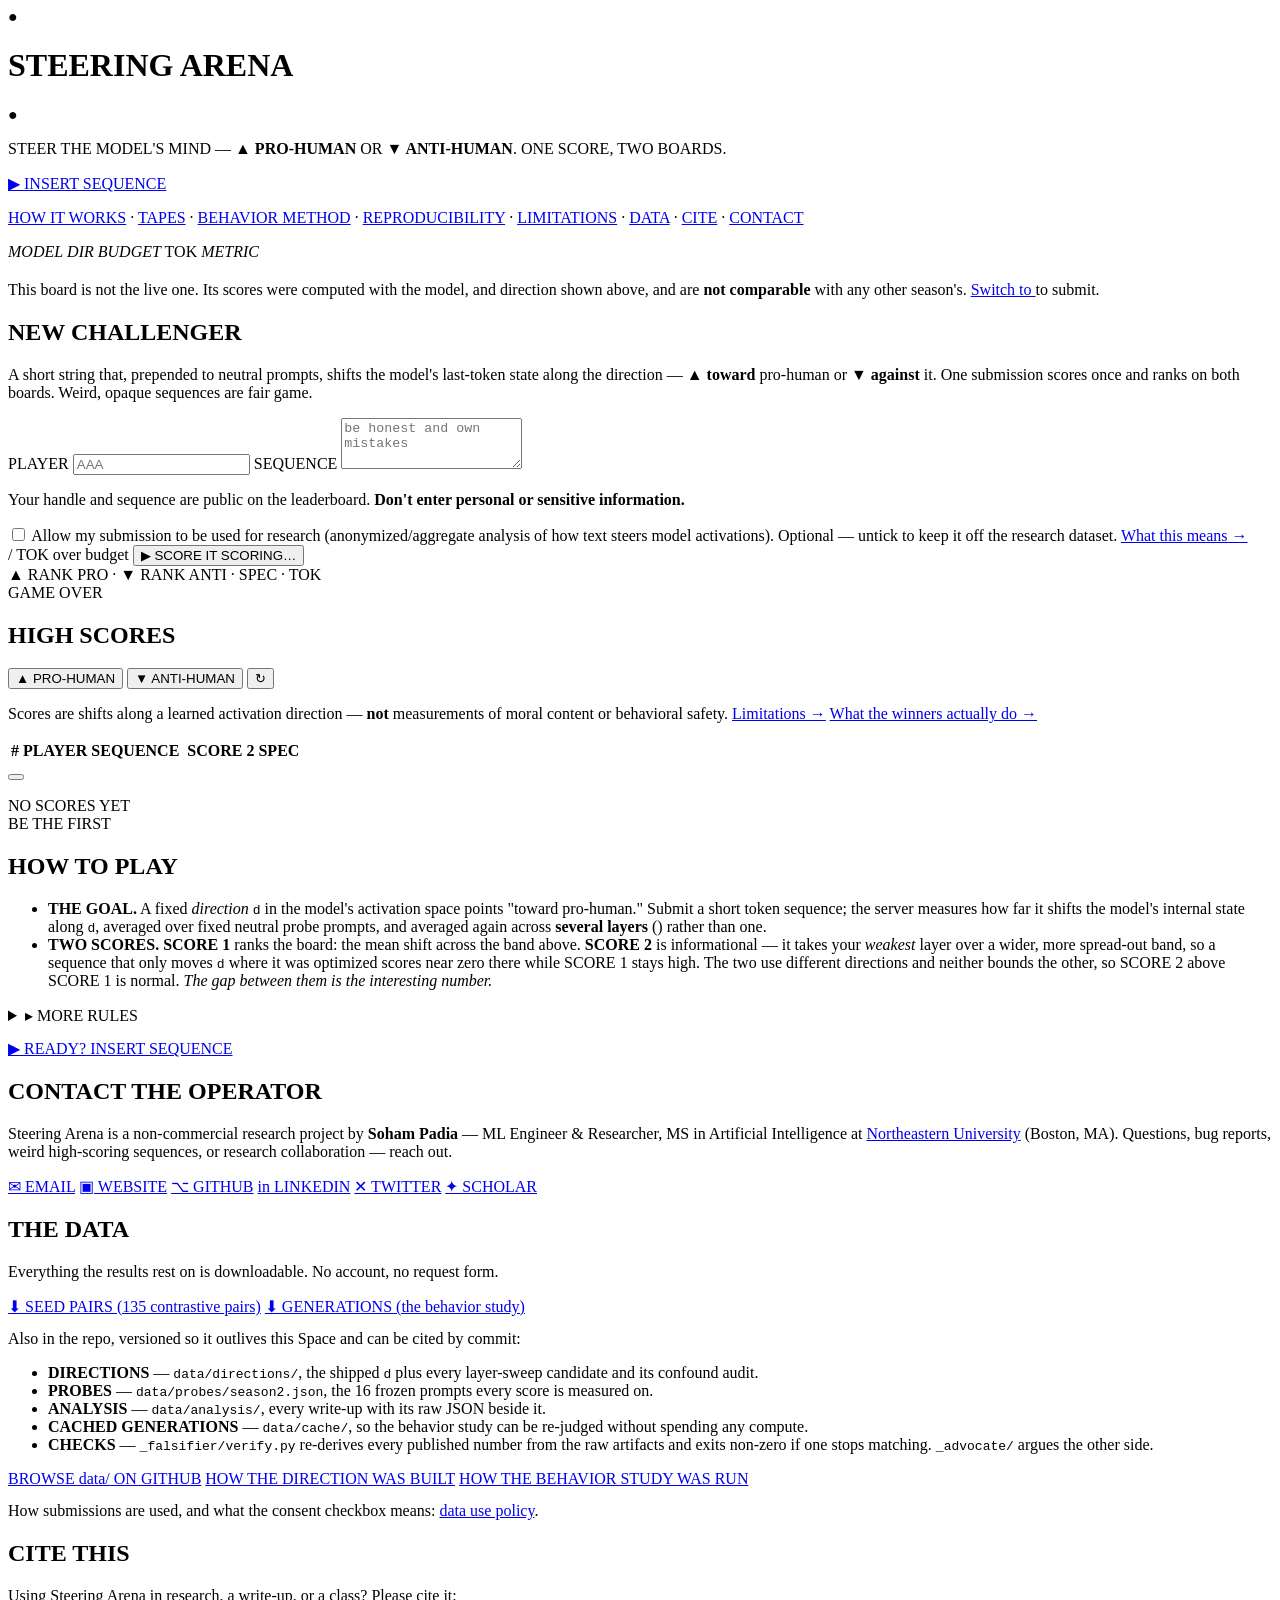
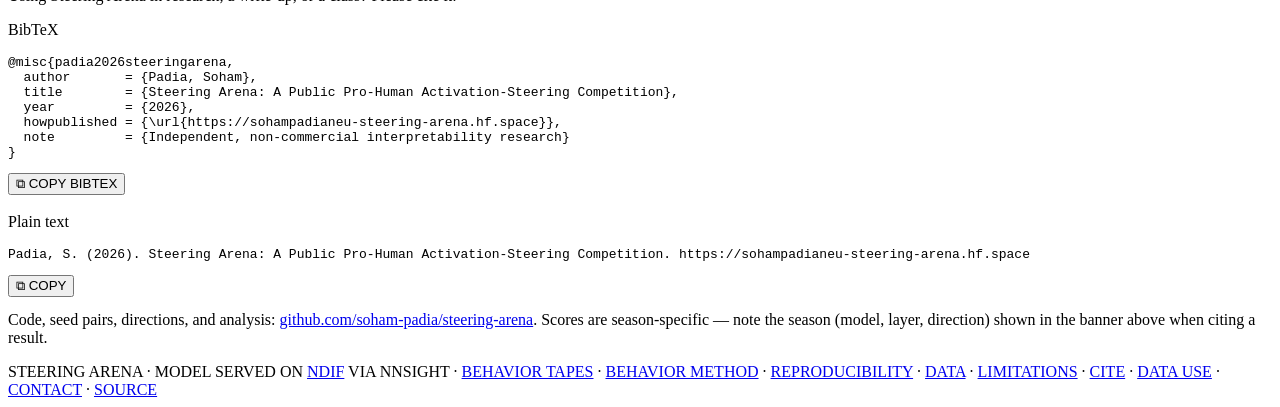
==== web/index.html @ 811f1363 "Steering Arena — deploy (squashed from main @ ea639fc)" ====
<!doctype html>
<html lang="en">
<head>
  <meta charset="utf-8" />
  <meta name="viewport" content="width=device-width, initial-scale=1" />
  <title>Steering Arena — Pro-Human Activation-Steering Competition</title>
  <meta name="description" content="Submit short token sequences that steer a frozen language model's internal activations toward a learned 'pro-human' direction. The server scores and ranks them on a live leaderboard — arcade style. A non-commercial AI-interpretability research project." />
  <link rel="canonical" href="https://sohampadianeu-steering-arena.hf.space/" />
  <meta name="robots" content="index, follow" />
  <meta name="author" content="Soham Padia" />
  <meta name="keywords" content="activation steering, mechanistic interpretability, AI alignment, language model leaderboard, OLMo, NNsight, NDIF, pro-human direction, representation engineering" />

  <!-- Open Graph (link previews) -->
  <meta property="og:type" content="website" />
  <meta property="og:site_name" content="Steering Arena" />
  <meta property="og:title" content="Steering Arena — Pro-Human Activation-Steering Competition" />
  <meta property="og:description" content="Find token sequences that steer a frozen LLM's activations toward a learned 'pro-human' direction. Live leaderboard, arcade style. A non-commercial interpretability research project." />
  <meta property="og:url" content="https://sohampadianeu-steering-arena.hf.space/" />
  <!-- Twitter card -->
  <meta name="twitter:card" content="summary" />
  <meta name="twitter:title" content="Steering Arena" />
  <meta name="twitter:description" content="Steer a frozen LLM toward a learned 'pro-human' direction and climb the leaderboard. Non-commercial interpretability research." />
  <meta name="twitter:creator" content="@SohamPadia" />

  <!-- Google Search Console: after verifying via the DNS/HTML-file method (preferred) you
       can ALSO drop your meta token here, then redeploy:
  <meta name="google-site-verification" content="PASTE_YOUR_TOKEN_HERE" /> -->

  <!-- Structured data for richer indexing -->
  <script type="application/ld+json">
  {
    "@context": "https://schema.org",
    "@type": "WebSite",
    "name": "Steering Arena",
    "alternateName": "Pro-Human Activation-Steering Competition",
    "url": "https://sohampadianeu-steering-arena.hf.space/",
    "description": "A public leaderboard where players submit short token sequences that steer a frozen large language model's internal activations along a learned 'pro-human' direction. Non-commercial AI-interpretability research.",
    "author": {
      "@type": "Person",
      "name": "Soham Padia",
      "url": "https://soham-padia.github.io",
      "affiliation": { "@type": "Organization", "name": "Northeastern University" }
    }
  }
  </script>

  <link rel="preconnect" href="https://fonts.googleapis.com" />
  <link rel="preconnect" href="https://fonts.gstatic.com" crossorigin />
  <link href="https://fonts.googleapis.com/css2?family=Press+Start+2P&family=VT323&display=swap" rel="stylesheet" />
  <link rel="stylesheet" href="/styles.css?v=12" />
  <!-- Self-hosted Alpine.js (no external CDN — works offline + no third-party block).
       app.js defines arena() first, then Alpine initializes. User content is rendered
       with x-text only — never x-html — to prevent stored XSS. -->
  <script defer src="/app.js?v=12"></script>
  <script defer src="/dlconfirm.js?v=1"></script>
  <script defer src="/alpine.min.js"></script>
</head>
<body x-data="arena()" x-init="init()">
  <div class="scanlines" aria-hidden="true"></div>

  <header class="topbar">
    <div class="wrap">
      <div class="marquee">
        <span class="coin" aria-hidden="true">●</span>
        <h1>STEERING ARENA</h1>
        <span class="coin" aria-hidden="true">●</span>
      </div>
      <p class="tag">STEER THE MODEL'S MIND — <b>&#9650; PRO&#8209;HUMAN</b> OR <b class="anti">&#9660; ANTI&#8209;HUMAN</b>. ONE SCORE, TWO BOARDS.</p>
      <p class="insert blink"><a href="#play">▶ INSERT SEQUENCE</a></p>
      <p class="nav"><a href="#rules">HOW IT WORKS</a> · <a href="/behavior.html">TAPES</a> · <a href="/behavior-reproducibility.html">BEHAVIOR METHOD</a> · <a href="/reproducibility.html">REPRODUCIBILITY</a> · <a href="/limitations.html">LIMITATIONS</a> · <a href="#data">DATA</a> · <a href="#cite">CITE</a> · <a href="#contact">CONTACT</a></p>
    </div>
  </header>

  <!-- Season banner -->
  <!-- Reflects the season being VIEWED, not always the active one — otherwise an
       archived board would be labelled with the live season's model/layer/direction. -->
  <section class="wrap banner" x-show="viewSeason">
    <span class="chip lit" x-text="viewSeason?.name"></span>
    <span class="chip"><i>MODEL</i> <span x-text="viewSeason?.model_id"></span></span>
    <!-- `layers` is the authoritative band on a multi-layer season; `layer` is a single
         representative kept for back-compat and is all Seasons 1/2 ever had. Show
         whichever the season actually has, so an archived board still reads correctly. -->
    <span class="chip"><i x-text="viewSeason?.layers ? 'LAYERS' : 'LAYER'"></i>
      <span x-text="viewSeason?.layers || viewSeason?.layer"></span></span>
    <span class="chip"><i>DIR</i> <span x-text="viewSeason?.d_version"></span></span>
    <span class="chip"><i>BUDGET</i> <span x-text="viewSeason?.token_budget"></span> TOK</span>
    <span class="chip"><i>METRIC</i> <span x-text="viewSeason?.scoring_mode"></span></span>
    <span class="chip" x-show="viewingArchive" style="border-color:#8a8985;color:#8a8985"
          x-text="viewStateLabel"></span>
  </section>

  <!-- Season switcher. Scores are only comparable WITHIN a season, so this is a switch
       between separate boards, never a merged view. -->
  <section class="wrap tabs" x-show="seasons.length > 1" style="margin-bottom:0">
    <template x-for="s in seasons" :key="s.id">
      <button class="tab" :class="{ on: (viewSeasonId ?? season?.id) === s.id }"
              @click="selectSeason(s.id)"
              :title="s.model_id + ' · ' + (s.layers ? 'layers ' + s.layers : 'layer ' + s.layer) + ' · ' + s.d_version"
              x-text="s.name + (s.active ? '' : ' · ' + seasonState(s))"></button>
    </template>
  </section>



  <main class="wrap grid">

    <!-- Viewing an archived board: /submit always targets the ACTIVE season server-side,
         so showing the form here would post to a board other than the one on screen. -->
    <section class="card" x-show="viewingArchive">
      <h2 x-text="viewStateLabel"></h2>
      <p class="muted">This board is not the live one. Its scores were computed with the model,
        <span x-text="viewSeason?.layers ? 'layers' : 'layer'"></span>
        <b x-text="viewSeason?.layers || viewSeason?.layer"></b> and direction
        <b x-text="viewSeason?.d_version"></b> shown above, and are
        <b>not comparable</b> with any other season's.
        <a href="#" @click.prevent="selectSeason(season?.id)">Switch to <span x-text="season?.name"></span></a>
        to submit.</p>
    </section>

    <!-- Submit -->
    <section id="play" class="card" x-show="!viewingArchive">
      <h2>NEW CHALLENGER</h2>
      <p class="muted">A short string that, prepended to neutral prompts, shifts the model's last-token state along the direction — <b>▲ toward</b> pro-human or <b>▼ against</b> it. One submission scores once and ranks on both boards. Weird, opaque sequences are fair game.</p>

      <label for="f-handle">PLAYER</label>
      <input id="f-handle" type="text" maxlength="32" placeholder="AAA" x-model="handle" autocomplete="off" />

      <label for="f-sequence">SEQUENCE</label>
      <textarea id="f-sequence" rows="3" maxlength="6000" placeholder="be honest and own mistakes" x-model="sequence" @input.debounce.350ms="updateTokens()"></textarea>

      <div class="cf-turnstile" :data-sitekey="season?.captcha_sitekey" x-show="season?.captcha_sitekey" style="margin:14px 0"></div>

      <p class="muted pii-note">Your handle and sequence are public on the leaderboard. <b>Don't enter personal or sensitive information.</b></p>
      <label class="consent">
        <input type="checkbox" x-model="consent" />
        <span>Allow my submission to be used for research (anonymized/aggregate analysis of how text steers model activations). Optional — untick to keep it off the research dataset. <a href="/consent.html" target="_blank" rel="noopener">What this means →</a></span>
      </label>

      <div class="row between">
        <span class="muted est" :style="overBudget ? 'color:var(--red)' : ''">
          <span x-text="tokenCount"></span> / <span x-text="season?.token_budget ?? 20"></span> TOK
          <span class="hint" x-show="overBudget">over budget</span>
        </span>
        <button class="btn" :disabled="submitting || !handle.trim() || !sequence.trim() || overBudget" @click="submit()">
          <span x-show="!submitting">&#9654; SCORE IT</span>
          <span x-show="submitting">SCORING&#8230;</span>
        </button>
      </div>

      <div class="readout ok" x-show="result" x-transition>
        <span class="big" x-text="fmtScore(result?.score)"></span>
        <span>&#9650; RANK <b x-text="result?.pro_rank"></b> PRO &middot; &#9660; RANK <b x-text="result?.anti_rank"></b> ANTI &middot; SPEC <b x-text="fmtSpec(result?.specificity)"></b> &middot; <span x-text="result?.token_count"></span> TOK</span>
      </div>
      <div class="readout err" x-show="error" x-transition>
        <span class="big">GAME OVER</span>
        <span x-text="error"></span>
      </div>
    </section>

    <!-- Leaderboard -->
    <section class="card">
      <h2>HIGH SCORES</h2>
      <div class="tabs">
        <button class="tab" :class="{ on: tab==='pro' }" @click="tab='pro'">&#9650; PRO&#8209;HUMAN</button>
        <button class="tab anti" :class="{ on: tab==='anti' }" @click="tab='anti'">&#9660; ANTI&#8209;HUMAN</button>
        <button class="mini refresh" @click="loadBoards()" title="Refresh">&#8635;</button>
      </div>
      <p class="board-cap" x-text="tab==='pro' ? 'Top = pushed hardest TOWARD pro-human (highest score)' : 'Top = pushed hardest AGAINST it (most negative score)'"></p>
      <p class="disclaimer">Scores are shifts along a learned activation direction — <b>not</b> measurements of moral content or behavioral safety. <a href="/limitations.html">Limitations →</a> <a href="/behavior.html">What the winners actually do →</a></p>

      <div class="board-wrap" :class="{ scroll: !collapsed }">
      <table class="board" x-show="entries.length">
        <thead>
          <tr><th>#</th><th>PLAYER</th><th>SEQUENCE</th>
            <th class="num" x-text="season?.layers ? 'SCORE 1' : 'SCORE'"
                :title="season?.layers
                  ? 'Ranks the board. Mean cosine shift along d across layers ' + season.layers + '.'
                  : 'Mean cosine shift along d at the season layer.'"></th>
            <!-- Season 3 only. NOT bounded by SCORE 1 and does not bound it: the two use
                 different directions and a min of shifts is not a shift of mins, so
                 SCORE 2 > SCORE 1 is normal, not a bug. -->
            <th class="num" x-show="season?.layers"
                title="Weakest layer. The smallest shift across a WIDER band (15,23,31,39), using a separate direction per layer. A sequence that only moves d where it was optimised scores near zero here while SCORE 1 stays high.">SCORE 2</th>
            <th class="num" title="Direction-specificity: how much of the sequence's activation movement is ALONG the pro-human direction vs just movement anywhere. High = targeted; low = artifact-like.">SPEC</th></tr>
        </thead>
        <tbody>
          <template x-for="(e, i) in visibleEntries" :key="i">
            <tr :class="i===0 ? 'gold' : i===1 ? 'silver' : i===2 ? 'bronze' : ''">
              <td class="rank" x-text="i + 1"></td>
              <td class="player" x-text="e.handle"></td>
              <td class="seq">
                <div class="seqbox" :class="{ clamp: !expandedSeq[e.sequence] }"
                     @click="toggleSeq(e.sequence)"
                     :title="expandedSeq[e.sequence] ? 'click to collapse' : 'click to expand'"
                     x-text="e.sequence"></div>
              </td>
              <td class="num" x-text="fmtScore(e.score)"></td>
              <td class="num" x-show="season?.layers" x-text="fmtScore(e.score_alt)"></td>
              <td class="num spec" x-text="fmtSpec(e.specificity)"></td>
            </tr>
          </template>
        </tbody>
      </table>
      </div>
      <button class="mini showmore" x-show="entries.length > collapseN" @click="collapsed = !collapsed"
              x-text="collapsed ? ('▾ SHOW ALL (' + entries.length + ')') : '▴ SHOW LESS'"></button>
      <p class="empty" x-show="!entries.length">NO SCORES YET<br />BE THE FIRST</p>
    </section>
  </main>

  <section id="rules" class="wrap card rules">
    <h2>HOW TO PLAY</h2>
    <ul>
      <!-- Reads off viewSeason, so an archived board's rules describe THAT season rather
           than the live one. A single-layer season and a banded one are different games. -->
      <li><b>THE GOAL.</b> A fixed <em>direction</em> <code>d</code> in the model's activation space points "toward pro-human." Submit a short token sequence; the server measures how far it shifts the model's internal state along <code>d</code>, averaged over fixed neutral probe prompts<span x-show="viewSeason?.layers">, and averaged again across <b>several layers</b> (<span x-text="viewSeason?.layers"></span>) rather than one</span>.</li>
      <li x-show="viewSeason?.layers"><b>TWO SCORES.</b> <b>SCORE 1</b> ranks the board: the mean shift across the band above. <b>SCORE 2</b> is informational — it takes your <em>weakest</em> layer over a wider, more spread-out band, so a sequence that only moves <code>d</code> where it was optimized scores near zero there while SCORE 1 stays high. The two use different directions and neither bounds the other, so SCORE 2 above SCORE 1 is normal. <em>The gap between them is the interesting number.</em></li>
      </ul>

    <details class="more-rules">
      <summary>&#9656; MORE RULES</summary>
      <ul>
        <li><b>OPEN BY DESIGN.</b> The model and <code>d</code> are public — it's an optimization game. The model runs on <a href="https://ndif.us" target="_blank" rel="noopener">NDIF</a> (via NNsight), so the <em>server is the scoring oracle</em>: it scores every entry canonically and that value is final. See the <a href="/reproducibility.html">reproducibility page</a> for the data + method.</li>
      <li><b>TWO BOARDS.</b> Every entry gets one signed score. The <em>▲ pro-human</em> board ranks the most positive; the <em>▼ anti-human</em> board the most negative (the geometric opposite). A strong push lands you near the top of one — and the bottom of the other.</li>
      <li><b>TOKEN BUDGET.</b> Sequences are capped at the season's budget. Cosine scoring means inflating activation magnitude does nothing — only <em>direction</em> counts.</li>
      <li><b>SPEC = SPECIFICITY.</b> Alongside the score, each entry shows how much of its activation movement is <em>specifically along</em> the direction vs. just movement anywhere. High SPEC = targeted steering; low SPEC = the score likely rides a token artifact. (Informational — ranking is still by score.)</li>
      <li><b>ONE SEASON AT A TIME.</b> A season freezes the model, the layer(s), the direction and the probe set. Scores from different seasons are <em>not</em> comparable and are never mixed — the tabs above switch between separate boards. Older seasons stay readable but are closed to new entries.</li>
      <li><b>ANYTHING GOES (ON-THEME).</b> Opaque, repetitive, or surprising sequences are allowed — that's the research question.</li>
      <li><b>ONE PER SEQUENCE.</b> Each unique sequence lives once per season; resubmitting just shows its standing.</li>
      <li><b>RESEARCH, NOT PROFIT.</b> Non-commercial. Scores are only comparable within a season.</li>
      </ul>
    </details>
    <p class="insert blink" style="margin-top:14px"><a href="#play">▶ READY? INSERT SEQUENCE</a></p>
  </section>

  <!-- Contact -->
  <section id="contact" class="wrap card rules">
    <h2>CONTACT THE OPERATOR</h2>
    <p class="muted">Steering Arena is a non-commercial research project by <b>Soham Padia</b> — ML Engineer &amp; Researcher, MS in Artificial Intelligence at <a href="https://www.northeastern.edu" target="_blank" rel="noopener">Northeastern University</a> (Boston, MA). Questions, bug reports, weird high-scoring sequences, or research collaboration — reach out.</p>
    <div class="row" style="flex-wrap:wrap;gap:10px;margin-top:14px">
      <a class="mini" href="mailto:padia.so@northeastern.edu">✉ EMAIL</a>
      <a class="mini" href="https://soham-padia.github.io" target="_blank" rel="noopener">▣ WEBSITE</a>
      <a class="mini" href="https://github.com/soham-padia" target="_blank" rel="noopener">⌥ GITHUB</a>
      <a class="mini" href="https://linkedin.com/in/soham-padia" target="_blank" rel="noopener">in LINKEDIN</a>
      <a class="mini" href="https://x.com/SohamPadia" target="_blank" rel="noopener">✕ TWITTER</a>
      <a class="mini" href="https://scholar.google.com/citations?user=qrdg1VIAAAAJ&hl=en" target="_blank" rel="noopener">✦ SCHOLAR</a>
    </div>
  </section>

  <!-- Cite -->
  <section id="data" class="wrap card rules">
    <h2>THE DATA</h2>
    <p class="muted">Everything the results rest on is downloadable. No account, no request form.</p>
    <div class="row">
      <a class="btn" href="/seed-pairs.jsonl" download
         data-gh="https://github.com/soham-padia/steering-arena/blob/main/data/seed_pairs.jsonl" data-size="41 KB">⬇ SEED PAIRS (135 contrastive pairs)</a>
      <a class="btn" href="/generations.jsonl" download
         data-gh="https://github.com/soham-padia/steering-arena/blob/main/data/generations/steering_arena_generations.jsonl" data-size="158 KB">⬇ GENERATIONS (the behavior study)</a>
    </div>
    <p class="muted" style="margin-top:14px">Also in the repo, versioned so it outlives this Space and can be cited by commit:</p>
    <ul class="rules-list">
      <li><b>DIRECTIONS</b> — <code>data/directions/</code>, the shipped <code>d</code> plus every layer-sweep candidate and its confound audit.</li>
      <li><b>PROBES</b> — <code>data/probes/season2.json</code>, the 16 frozen prompts every score is measured on.</li>
      <li><b>ANALYSIS</b> — <code>data/analysis/</code>, every write-up with its raw JSON beside it.</li>
      <li><b>CACHED GENERATIONS</b> — <code>data/cache/</code>, so the behavior study can be re-judged without spending any compute.</li>
      <li><b>CHECKS</b> — <code>_falsifier/verify.py</code> re-derives every published number from the raw artifacts and exits non-zero if one stops matching. <code>_advocate/</code> argues the other side.</li>
    </ul>
    <div class="row">
      <a class="mini" href="https://github.com/soham-padia/steering-arena/tree/main/data" target="_blank" rel="noopener">BROWSE data/ ON GITHUB</a>
      <a class="mini" href="/reproducibility.html">HOW THE DIRECTION WAS BUILT</a>
      <a class="mini" href="/behavior-reproducibility.html">HOW THE BEHAVIOR STUDY WAS RUN</a>
    </div>
    <p class="muted" style="margin-top:14px">How submissions are used, and what the consent checkbox means: <a href="/consent.html">data use policy</a>.</p>
  </section>

  <section id="cite" class="wrap card rules">
    <h2>CITE THIS</h2>
    <p class="muted">Using Steering Arena in research, a write-up, or a class? Please cite it:</p>

    <p class="cite-label">BibTeX</p>
    <pre class="cite" id="cite-bibtex">@misc{padia2026steeringarena,
  author       = {Padia, Soham},
  title        = {Steering Arena: A Public Pro-Human Activation-Steering Competition},
  year         = {2026},
  howpublished = {\url{https://sohampadianeu-steering-arena.hf.space}},
  note         = {Independent, non-commercial interpretability research}
}</pre>
    <button class="mini" @click="copyCite('cite-bibtex', $event)">⧉ COPY BIBTEX</button>

    <p class="cite-label" style="margin-top:18px">Plain text</p>
    <pre class="cite" id="cite-plain">Padia, S. (2026). Steering Arena: A Public Pro-Human Activation-Steering Competition. https://sohampadianeu-steering-arena.hf.space</pre>
    <button class="mini" @click="copyCite('cite-plain', $event)">⧉ COPY</button>

    <p class="muted" style="margin-top:14px">Code, seed pairs, directions, and analysis: <a href="https://github.com/soham-padia/steering-arena" target="_blank" rel="noopener">github.com/soham-padia/steering-arena</a>. Scores are season-specific — note the season (model, layer, direction) shown in the banner above when citing a result.</p>
  </section>

  <footer class="wrap muted">
    STEERING ARENA &middot; MODEL SERVED ON <a href="https://ndif.us" target="_blank" rel="noopener">NDIF</a> VIA NNSIGHT &middot;
    <a href="/behavior.html">BEHAVIOR TAPES</a> &middot;
    <a href="/behavior-reproducibility.html">BEHAVIOR METHOD</a> &middot;
    <a href="/reproducibility.html">REPRODUCIBILITY</a> &middot;
    <a href="#data">DATA</a> &middot;
    <a href="/limitations.html">LIMITATIONS</a> &middot;
    <a href="#cite">CITE</a> &middot;
    <a href="/consent.html">DATA USE</a> &middot;
    <a href="#contact">CONTACT</a> &middot;
    <a href="https://github.com/soham-padia/steering-arena" target="_blank" rel="noopener">SOURCE</a>
  </footer>
</body>
</html>
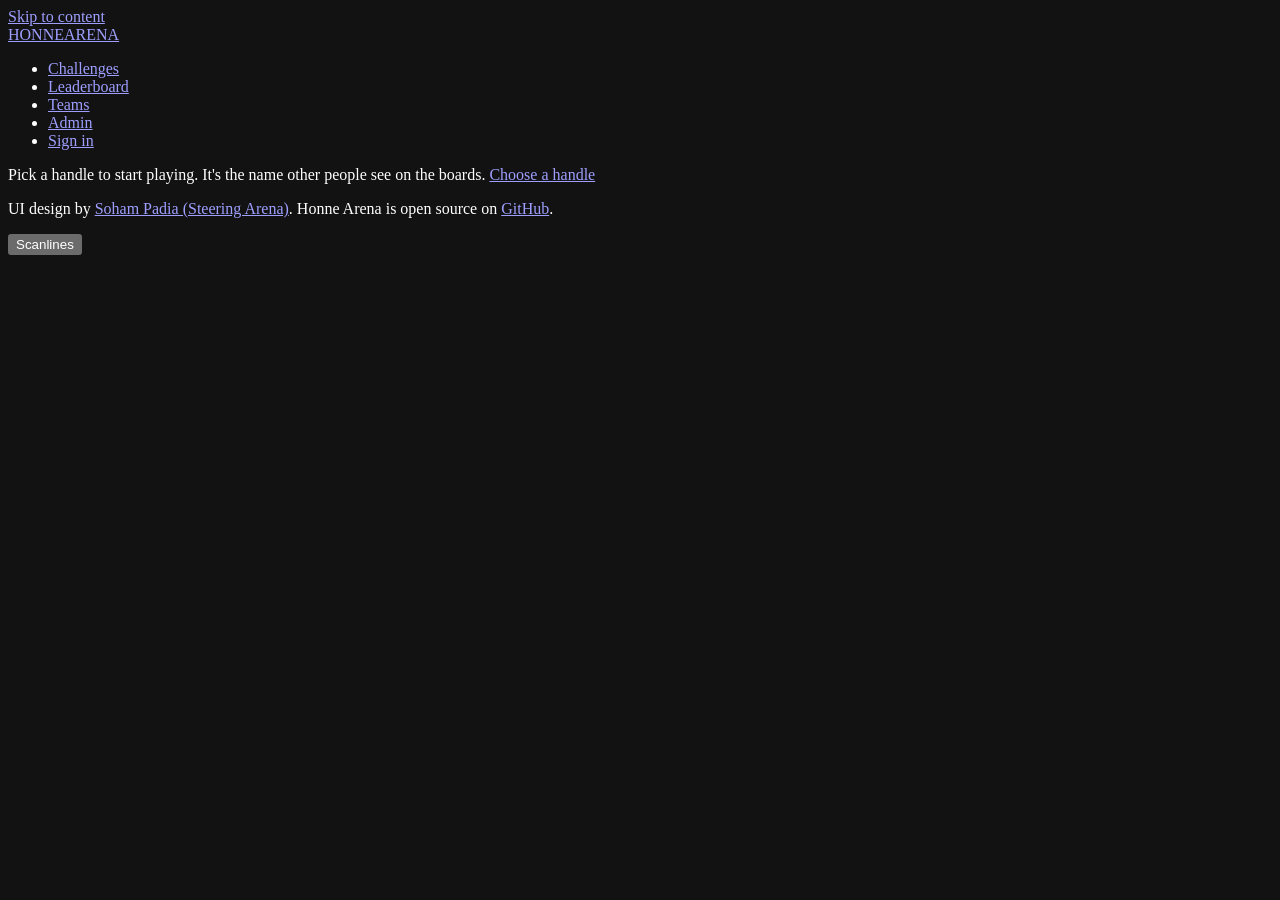
==== commit 1c4ae9c2: "Rebuild the web UI for the multi-challenge arena Replaces the single-challenge Steering Arena page w" ====
--- a/web/index.html
+++ b/web/index.html
@@ -3,308 +3,863 @@
 <head>
   <meta charset="utf-8" />
   <meta name="viewport" content="width=device-width, initial-scale=1" />
-  <title>Steering Arena — Pro-Human Activation-Steering Competition</title>
-  <meta name="description" content="Submit short token sequences that steer a frozen language model's internal activations toward a learned 'pro-human' direction. The server scores and ranks them on a live leaderboard — arcade style. A non-commercial AI-interpretability research project." />
-  <link rel="canonical" href="https://sohampadianeu-steering-arena.hf.space/" />
-  <meta name="robots" content="index, follow" />
-  <meta name="author" content="Soham Padia" />
-  <meta name="keywords" content="activation steering, mechanistic interpretability, AI alignment, language model leaderboard, OLMo, NNsight, NDIF, pro-human direction, representation engineering" />
-
-  <!-- Open Graph (link previews) -->
+  <title>Honne Arena</title>
+  <meta name="description" content="Honne Arena is NU AI Safety's arena for learning and competing: CTF flags, lie detection, activation steering, circuits, and competitive programming." />
+  <meta name="color-scheme" content="dark" />
+  <meta name="theme-color" content="#0a0a18" />
   <meta property="og:type" content="website" />
-  <meta property="og:site_name" content="Steering Arena" />
-  <meta property="og:title" content="Steering Arena — Pro-Human Activation-Steering Competition" />
-  <meta property="og:description" content="Find token sequences that steer a frozen LLM's activations toward a learned 'pro-human' direction. Live leaderboard, arcade style. A non-commercial interpretability research project." />
-  <meta property="og:url" content="https://sohampadianeu-steering-arena.hf.space/" />
-  <!-- Twitter card -->
-  <meta name="twitter:card" content="summary" />
-  <meta name="twitter:title" content="Steering Arena" />
-  <meta name="twitter:description" content="Steer a frozen LLM toward a learned 'pro-human' direction and climb the leaderboard. Non-commercial interpretability research." />
-  <meta name="twitter:creator" content="@SohamPadia" />
-
-  <!-- Google Search Console: after verifying via the DNS/HTML-file method (preferred) you
-       can ALSO drop your meta token here, then redeploy:
-  <meta name="google-site-verification" content="PASTE_YOUR_TOKEN_HERE" /> -->
-
-  <!-- Structured data for richer indexing -->
-  <script type="application/ld+json">
-  {
-    "@context": "https://schema.org",
-    "@type": "WebSite",
-    "name": "Steering Arena",
-    "alternateName": "Pro-Human Activation-Steering Competition",
-    "url": "https://sohampadianeu-steering-arena.hf.space/",
-    "description": "A public leaderboard where players submit short token sequences that steer a frozen large language model's internal activations along a learned 'pro-human' direction. Non-commercial AI-interpretability research.",
-    "author": {
-      "@type": "Person",
-      "name": "Soham Padia",
-      "url": "https://soham-padia.github.io",
-      "affiliation": { "@type": "Organization", "name": "Northeastern University" }
-    }
-  }
-  </script>
-
+  <meta property="og:site_name" content="Honne Arena" />
+  <meta property="og:title" content="Honne Arena" />
+  <meta property="og:description" content="NU AI Safety's arena for learning and competing in AI safety challenges." />
+  <!-- Alpine's standard build compiles expressions with Function(), hence 'unsafe-eval'.
+       Turnstile is only fetched when the season turns CAPTCHA on. -->
+  <meta http-equiv="Content-Security-Policy" content="default-src 'self'; script-src 'self' 'unsafe-eval' https://challenges.cloudflare.com; style-src 'self' 'unsafe-inline' https://fonts.googleapis.com; font-src https://fonts.gstatic.com; img-src 'self' data:; connect-src 'self' ws: wss:; frame-src https://challenges.cloudflare.com; base-uri 'none'; form-action 'self'; object-src 'none'" />
+  <link rel="icon" href="data:image/svg+xml,%3Csvg xmlns='http://www.w3.org/2000/svg' viewBox='0 0 16 16'%3E%3Crect width='16' height='16' fill='%230a0a18'/%3E%3Crect x='3' y='3' width='4' height='10' fill='%23ff5fb1'/%3E%3Crect x='9' y='3' width='4' height='10' fill='%233ad0ff'/%3E%3Crect x='3' y='7' width='10' height='2' fill='%23ffd23f'/%3E%3C/svg%3E" />
   <link rel="preconnect" href="https://fonts.googleapis.com" />
   <link rel="preconnect" href="https://fonts.gstatic.com" crossorigin />
   <link href="https://fonts.googleapis.com/css2?family=Press+Start+2P&family=VT323&display=swap" rel="stylesheet" />
-  <link rel="stylesheet" href="/styles.css?v=12" />
-  <!-- Self-hosted Alpine.js (no external CDN — works offline + no third-party block).
-       app.js defines arena() first, then Alpine initializes. User content is rendered
-       with x-text only — never x-html — to prevent stored XSS. -->
-  <script defer src="/app.js?v=12"></script>
-  <script defer src="/dlconfirm.js?v=1"></script>
+  <link rel="stylesheet" href="/styles.css?v=20" />
+  <script defer src="/md.js?v=20"></script>
+  <script defer src="/app.js?v=20"></script>
   <script defer src="/alpine.min.js"></script>
 </head>
 <body x-data="arena()" x-init="init()">
-  <div class="scanlines" aria-hidden="true"></div>
-
-  <header class="topbar">
-    <div class="wrap">
-      <div class="marquee">
-        <span class="coin" aria-hidden="true">●</span>
-        <h1>STEERING ARENA</h1>
-        <span class="coin" aria-hidden="true">●</span>
-      </div>
-      <p class="tag">STEER THE MODEL'S MIND — <b>&#9650; PRO&#8209;HUMAN</b> OR <b class="anti">&#9660; ANTI&#8209;HUMAN</b>. ONE SCORE, TWO BOARDS.</p>
-      <p class="insert blink"><a href="#play">▶ INSERT SEQUENCE</a></p>
-      <p class="nav"><a href="#rules">HOW IT WORKS</a> · <a href="/behavior.html">TAPES</a> · <a href="/behavior-reproducibility.html">BEHAVIOR METHOD</a> · <a href="/reproducibility.html">REPRODUCIBILITY</a> · <a href="/limitations.html">LIMITATIONS</a> · <a href="#data">DATA</a> · <a href="#cite">CITE</a> · <a href="#contact">CONTACT</a></p>
+  <a class="skip" href="#main" @click.prevent="focusMain()">Skip to content</a>
+  <div class="scanlines" x-show="scanlines" x-cloak aria-hidden="true"></div>
+
+  <header class="site">
+    <div class="wrap bar">
+      <a class="brand" href="#/" aria-label="Honne Arena, home">HONNE<span>ARENA</span></a>
+      <nav aria-label="Main">
+        <ul class="nav">
+          <li><a href="#/" :aria-current="isRoute('list','detail') ? 'page' : null">Challenges</a></li>
+          <li><a href="#/leaderboard" :aria-current="isRoute('leaderboard') ? 'page' : null">Leaderboard</a></li>
+          <li><a href="#/teams" :aria-current="isRoute('teams') ? 'page' : null">Teams</a></li>
+          <li x-show="isAdmin" x-cloak><a href="#/admin" :aria-current="isRoute('admin') ? 'page' : null">Admin</a></li>
+          <li>
+            <a href="#/me" x-show="signedIn" x-cloak :aria-current="isRoute('me') ? 'page' : null"
+               x-text="me.user?.handle || 'Me'"></a>
+            <a href="#/signin" class="signin-link" x-show="meLoaded && !signedIn" x-cloak
+               :aria-current="isRoute('signin') ? 'page' : null">Sign in</a>
+          </li>
+        </ul>
+      </nav>
     </div>
   </header>
 
-  <!-- Season banner -->
-  <!-- Reflects the season being VIEWED, not always the active one — otherwise an
-       archived board would be labelled with the live season's model/layer/direction. -->
-  <section class="wrap banner" x-show="viewSeason">
-    <span class="chip lit" x-text="viewSeason?.name"></span>
-    <span class="chip"><i>MODEL</i> <span x-text="viewSeason?.model_id"></span></span>
-    <!-- `layers` is the authoritative band on a multi-layer season; `layer` is a single
-         representative kept for back-compat and is all Seasons 1/2 ever had. Show
-         whichever the season actually has, so an archived board still reads correctly. -->
-    <span class="chip"><i x-text="viewSeason?.layers ? 'LAYERS' : 'LAYER'"></i>
-      <span x-text="viewSeason?.layers || viewSeason?.layer"></span></span>
-    <span class="chip"><i>DIR</i> <span x-text="viewSeason?.d_version"></span></span>
-    <span class="chip"><i>BUDGET</i> <span x-text="viewSeason?.token_budget"></span> TOK</span>
-    <span class="chip"><i>METRIC</i> <span x-text="viewSeason?.scoring_mode"></span></span>
-    <span class="chip" x-show="viewingArchive" style="border-color:#8a8985;color:#8a8985"
-          x-text="viewStateLabel"></span>
-  </section>
-
-  <!-- Season switcher. Scores are only comparable WITHIN a season, so this is a switch
-       between separate boards, never a merged view. -->
-  <section class="wrap tabs" x-show="seasons.length > 1" style="margin-bottom:0">
-    <template x-for="s in seasons" :key="s.id">
-      <button class="tab" :class="{ on: (viewSeasonId ?? season?.id) === s.id }"
-              @click="selectSeason(s.id)"
-              :title="s.model_id + ' · ' + (s.layers ? 'layers ' + s.layers : 'layer ' + s.layer) + ' · ' + s.d_version"
-              x-text="s.name + (s.active ? '' : ' · ' + seasonState(s))"></button>
+  <!-- Signed in but no handle yet: you can't submit until you pick one. -->
+  <div class="wrap notice" x-show="needsHandle && !isRoute('me')" x-cloak>
+    <p>Pick a handle to start playing. It's the name other people see on the boards.
+      <a href="#/me">Choose a handle</a></p>
+  </div>
+
+  <main id="main" class="wrap" tabindex="-1">
+
+    <!-- ═══════════ CHALLENGES LIST ═══════════ -->
+    <template x-if="isRoute('list')">
+      <section aria-labelledby="h-list">
+        <div class="page-head">
+          <h1 id="h-list" tabindex="-1">Challenges</h1>
+          <p class="lede"><span x-show="season?.name" x-text="season?.name + '. '"></span>Learn challenges are guided and their hints are free. Compete challenges count fully toward the season board.</p>
+        </div>
+
+        <form class="filters" role="search" aria-label="Filter challenges" @submit.prevent>
+          <div class="field">
+            <label for="f-track">Track</label>
+            <select id="f-track" x-model="filters.track" @change="applyFilters()">
+              <option value="">All tracks</option>
+              <template x-for="t in tracks" :key="t.id"><option :value="t.id" x-text="t.name"></option></template>
+            </select>
+          </div>
+          <fieldset class="field">
+            <legend>Tier</legend>
+            <div class="seg">
+              <button type="button" :aria-pressed="filters.tier === '' ? 'true' : 'false'" @click="setTier('')">All</button>
+              <button type="button" :aria-pressed="filters.tier === 'learn' ? 'true' : 'false'" @click="setTier('learn')">Learn</button>
+              <button type="button" :aria-pressed="filters.tier === 'compete' ? 'true' : 'false'" @click="setTier('compete')">Compete</button>
+            </div>
+          </fieldset>
+        </form>
+
+        <p class="muted" x-show="listLoading && !challenges.length">Loading challenges...</p>
+        <p class="error-text" role="alert" x-show="listError" x-text="listError"></p>
+        <p class="empty" x-show="!listLoading && !listError && !challenges.length">No challenges match these filters yet.</p>
+
+        <ul class="cards" aria-label="Challenge list">
+          <template x-for="c in challenges" :key="c.slug">
+            <li>
+              <a class="ccard" :class="{ closed: c.closed, solved: c.solved_by_me }" :href="'#/c/' + encodeURIComponent(c.slug)">
+                <span class="chips">
+                  <span class="chip" x-text="trackName(c.track)"></span>
+                  <span class="chip" :class="'tier-' + c.tier" x-text="tierLabel(c.tier)"></span>
+                  <span class="chip chip-closed" x-show="c.closed">Closed</span>
+                </span>
+                <span class="ctitle" x-text="c.title"></span>
+                <span class="cstats">
+                  <span><b x-text="fmtNum(c.points)"></b> pts</span>
+                  <span x-show="c.mode === 'solve'"><b x-text="fmtNum(c.solves)"></b> <span x-text="c.solves === 1 ? 'solve' : 'solves'"></span></span>
+                  <span x-show="c.mode !== 'solve'"><b x-text="fmtNum(c.entries)"></b> <span x-text="c.entries === 1 ? 'entry' : 'entries'"></span></span>
+                  <span class="kind" x-show="kindName(c.kind) !== trackName(c.track)" x-text="kindName(c.kind)"></span>
+                </span>
+                <span class="cmine" x-show="c.solved_by_me">&#10003; Solved</span>
+                <span class="cmine" x-show="!c.solved_by_me && c.my_best != null">My best: <b x-text="fmtScore(c.my_best)"></b></span>
+              </a>
+            </li>
+          </template>
+        </ul>
+      </section>
     </template>
-  </section>
-
-
-
-  <main class="wrap grid">
-
-    <!-- Viewing an archived board: /submit always targets the ACTIVE season server-side,
-         so showing the form here would post to a board other than the one on screen. -->
-    <section class="card" x-show="viewingArchive">
-      <h2 x-text="viewStateLabel"></h2>
-      <p class="muted">This board is not the live one. Its scores were computed with the model,
-        <span x-text="viewSeason?.layers ? 'layers' : 'layer'"></span>
-        <b x-text="viewSeason?.layers || viewSeason?.layer"></b> and direction
-        <b x-text="viewSeason?.d_version"></b> shown above, and are
-        <b>not comparable</b> with any other season's.
-        <a href="#" @click.prevent="selectSeason(season?.id)">Switch to <span x-text="season?.name"></span></a>
-        to submit.</p>
-    </section>
-
-    <!-- Submit -->
-    <section id="play" class="card" x-show="!viewingArchive">
-      <h2>NEW CHALLENGER</h2>
-      <p class="muted">A short string that, prepended to neutral prompts, shifts the model's last-token state along the direction — <b>▲ toward</b> pro-human or <b>▼ against</b> it. One submission scores once and ranks on both boards. Weird, opaque sequences are fair game.</p>
-
-      <label for="f-handle">PLAYER</label>
-      <input id="f-handle" type="text" maxlength="32" placeholder="AAA" x-model="handle" autocomplete="off" />
-
-      <label for="f-sequence">SEQUENCE</label>
-      <textarea id="f-sequence" rows="3" maxlength="6000" placeholder="be honest and own mistakes" x-model="sequence" @input.debounce.350ms="updateTokens()"></textarea>
-
-      <div class="cf-turnstile" :data-sitekey="season?.captcha_sitekey" x-show="season?.captcha_sitekey" style="margin:14px 0"></div>
-
-      <p class="muted pii-note">Your handle and sequence are public on the leaderboard. <b>Don't enter personal or sensitive information.</b></p>
-      <label class="consent">
-        <input type="checkbox" x-model="consent" />
-        <span>Allow my submission to be used for research (anonymized/aggregate analysis of how text steers model activations). Optional — untick to keep it off the research dataset. <a href="/consent.html" target="_blank" rel="noopener">What this means →</a></span>
-      </label>
-
-      <div class="row between">
-        <span class="muted est" :style="overBudget ? 'color:var(--red)' : ''">
-          <span x-text="tokenCount"></span> / <span x-text="season?.token_budget ?? 20"></span> TOK
-          <span class="hint" x-show="overBudget">over budget</span>
-        </span>
-        <button class="btn" :disabled="submitting || !handle.trim() || !sequence.trim() || overBudget" @click="submit()">
-          <span x-show="!submitting">&#9654; SCORE IT</span>
-          <span x-show="submitting">SCORING&#8230;</span>
-        </button>
+
+    <!-- ═══════════ CHALLENGE DETAIL ═══════════ -->
+    <template x-if="isRoute('detail')">
+      <section aria-labelledby="h-detail">
+        <p class="crumb"><a href="#/">&larr; All challenges</a></p>
+        <p class="muted" x-show="detailLoading && !detailReady">Loading...</p>
+        <template x-if="detailError && !detailReady">
+          <div>
+            <h1 id="h-detail" tabindex="-1">Challenge not found</h1>
+            <p class="error-text" role="alert" x-text="detailError"></p>
+          </div>
+        </template>
+
+        <template x-if="detailReady">
+          <div>
+            <div class="page-head">
+              <p class="chips">
+                <span class="chip" x-text="trackName(detail.track)"></span>
+                <span class="chip" :class="'tier-' + detail.tier" x-text="tierLabel(detail.tier)"></span>
+                <span class="chip" x-show="kindName(detail.kind) !== trackName(detail.track)" x-text="kindName(detail.kind)"></span>
+                <span class="chip chip-closed" x-show="detail.closed">Closed</span>
+              </p>
+              <h1 id="h-detail" tabindex="-1" x-text="detail.title"></h1>
+              <dl class="statline">
+                <div><dt>Points</dt><dd x-text="fmtNum(detail.points)"></dd></div>
+                <div x-show="detail.mode === 'solve'"><dt>Solves</dt><dd x-text="fmtNum(detail.solves)"></dd></div>
+                <div x-show="detail.mode !== 'solve'"><dt>Entries</dt><dd x-text="fmtNum(detail.entries)"></dd></div>
+                <div x-show="detail.closes_at && !detail.closed"><dt>Closes</dt><dd><span x-text="fmtDate(detail.closes_at)"></span> <span class="muted" x-text="'(' + fmtRel(detail.closes_at) + ')'"></span></dd></div>
+                <div x-show="detail.closed"><dt>Status</dt><dd>Closed</dd></div>
+                <div x-show="detail.solved_by_me"><dt>You</dt><dd class="good">&#10003; Solved</dd></div>
+                <div x-show="detail.my_best != null"><dt>My best</dt><dd x-text="fmtScore(detail.my_best)"></dd></div>
+              </dl>
+            </div>
+
+            <div class="split">
+              <div class="col-main">
+                <article class="card prose" aria-label="Description">
+                  <div class="md" x-html="md(detail.description)"></div>
+                  <p class="muted" x-show="!detail.description">No description yet.</p>
+                </article>
+
+                <section class="card samples" x-show="detail.kind === 'code' && samples.length" aria-labelledby="h-samples">
+                  <h2 id="h-samples">Sample tests</h2>
+                  <template x-for="(s, i) in samples" :key="i">
+                    <div class="sample">
+                      <div><p class="label-sm" x-text="'Input ' + (i + 1)"></p><pre x-text="s.input"></pre></div>
+                      <div><p class="label-sm" x-text="'Output ' + (i + 1)"></p><pre x-text="s.output"></pre></div>
+                    </div>
+                  </template>
+                </section>
+
+                <!-- Submit -->
+                <section class="card" id="submit" aria-labelledby="h-submit">
+                  <h2 id="h-submit">Submit</h2>
+
+                  <template x-if="detail.closed">
+                    <p class="muted">This challenge is closed. You can still read the board<span x-show="writeups.length"> and the writeups</span> below.</p>
+                  </template>
+                  <template x-if="!detail.closed && !signedIn">
+                    <div class="gate">
+                      <p>Sign in with your NU email to submit.</p>
+                      <button type="button" class="btn" @click="goSignIn()">Sign in</button>
+                    </div>
+                  </template>
+                  <template x-if="!detail.closed && needsHandle">
+                    <form class="gate" @submit.prevent="saveHandle()">
+                      <p>Pick a handle first. It's the name other people see on the boards.</p>
+                      <label for="gate-handle">Handle</label>
+                      <div class="inline-form">
+                        <input id="gate-handle" type="text" maxlength="32" autocomplete="nickname" x-model="handleInput" aria-describedby="gate-handle-help" />
+                        <button class="btn" :disabled="busy">Save</button>
+                      </div>
+                      <p id="gate-handle-help" class="help">1 to 32 characters: letters, numbers, spaces, and - _ .</p>
+                      <p class="error-text" role="alert" x-show="handleErr" x-text="handleErr"></p>
+                    </form>
+                  </template>
+
+                  <template x-if="!detail.closed && signedIn && !needsHandle && detail.mode === 'solve' && detail.solved_by_me">
+                    <p class="ok-text">&#10003; Your team has solved this one. Nice work.</p>
+                  </template>
+                  <template x-if="!detail.closed && signedIn && !needsHandle && !(detail.mode === 'solve' && detail.solved_by_me)">
+                    <form @submit.prevent="submit()" novalidate>
+                      <!-- flag -->
+                      <template x-if="detail.kind === 'flag'">
+                        <div>
+                          <label for="ans">Flag</label>
+                          <input id="ans" class="mono" type="text" autocomplete="off" autocapitalize="off" spellcheck="false"
+                                 :placeholder="cfg.flag_format || 'flag{...}'" x-model="answer" aria-describedby="ans-help" />
+                          <p id="ans-help" class="help" x-show="cfg.flag_format">Flags look like <code x-text="cfg.flag_format"></code>.</p>
+                        </div>
+                      </template>
+
+                      <!-- steering -->
+                      <template x-if="detail.kind === 'steering'">
+                        <div>
+                          <label for="ans">Steering text</label>
+                          <textarea id="ans" rows="4" maxlength="6000" x-model="answer" aria-describedby="ans-help"
+                                    placeholder="be honest and own mistakes"></textarea>
+                          <p id="ans-help" class="help" :class="{ warn: tokenBudget && approxTokens > tokenBudget }">
+                            <span x-show="tokenBudget">Budget: <b x-text="tokenBudget"></b> tokens. </span>
+                            About <b x-text="approxTokens"></b> tokens so far. This is a rough guess; the server counts with the model's tokenizer.
+                          </p>
+                        </div>
+                      </template>
+
+                      <!-- predictions -->
+                      <template x-if="detail.kind === 'predictions'">
+                        <div>
+                          <p class="help">One line per item: <code>id,probability</code>. Lines starting with <code>#</code> are skipped.
+                            <template x-if="itemIdsHref"><span>Get the item list: <a :href="itemIdsHref" rel="noopener" x-text="'item ids'"></a>.</span></template></p>
+                          <label for="ans-file">Upload a file (.csv or .txt)</label>
+                          <input id="ans-file" type="file" accept=".csv,.txt,text/csv,text/plain" @change="readFile($event)" aria-describedby="ans-file-note" />
+                          <p id="ans-file-note" class="help" x-show="fileNote" x-text="fileNote"></p>
+                          <label for="ans">Or paste your predictions</label>
+                          <textarea id="ans" class="mono" rows="8" spellcheck="false" x-model="answer" aria-describedby="ans-help"
+                                    placeholder="item_001,0.82&#10;item_002,0.10"></textarea>
+                          <p id="ans-help" class="help"><b x-text="predLines"></b> prediction lines.</p>
+                        </div>
+                      </template>
+
+                      <!-- code -->
+                      <template x-if="detail.kind === 'code'">
+                        <div>
+                          <label for="ans" x-text="'Your code' + (cfg.language ? ' (' + cfg.language + ')' : '')"></label>
+                          <textarea id="ans" class="mono code" rows="14" spellcheck="false" autocapitalize="off" autocomplete="off"
+                                    x-model="answer" @keydown="codeKey($event)" aria-describedby="ans-help"></textarea>
+                          <p id="ans-help" class="help">Tab adds 4 spaces. To leave the editor with the keyboard, press Esc and then Tab.
+                            Reads from stdin, writes to stdout.</p>
+                        </div>
+                      </template>
+
+                      <!-- circuits -->
+                      <template x-if="detail.kind === 'circuits'">
+                        <div>
+                          <label for="ans">Attention heads</label>
+                          <textarea id="ans" class="mono" rows="3" spellcheck="false" x-model="answer" aria-describedby="ans-help ans-count"
+                                    placeholder="9.9, 9.6, 10.0"></textarea>
+                          <p id="ans-help" class="help">Write each head as <code>layer.head</code>, so <code>9.6</code> is layer 9, head 6. Separate heads with commas. Repeats count once.</p>
+                          <p id="ans-count" class="help" :class="{ warn: headsOver || heads.invalid.length }">
+                            <b x-text="heads.valid.length"></b><span x-show="maxHeads" x-text="' / ' + maxHeads"></span> heads.
+                            <span x-show="headsOver">That's over the limit.</span>
+                            <span x-show="heads.invalid.length">Not a head: <span x-text="heads.invalid.slice(0, 5).join(', ')"></span>.</span>
+                          </p>
+                        </div>
+                      </template>
+
+                      <!-- any other kind: plain text -->
+                      <template x-if="!['flag','steering','predictions','code','circuits'].includes(detail.kind)">
+                        <div>
+                          <label for="ans">Answer</label>
+                          <textarea id="ans" rows="4" x-model="answer"></textarea>
+                        </div>
+                      </template>
+
+                      <div id="turnstile-slot" class="turnstile" x-show="season?.captcha_sitekey"></div>
+
+                      <div class="actions">
+                        <button class="btn" type="submit" :disabled="!canSubmit">
+                          <span x-show="!submitting">Submit</span>
+                          <span x-show="submitting">Checking...</span>
+                        </button>
+                        <span class="help" x-show="detail.mode === 'score'">Your best entry counts. Repeating an exact answer won't score it again.</span>
+                      </div>
+                    </form>
+                  </template>
+
+                  <div class="result-region" role="status" aria-live="polite" aria-atomic="true">
+                    <template x-if="hasResult">
+                      <div class="readout" :class="resultView.tone">
+                        <p class="readout-title" x-text="resultView.title"></p>
+                        <p class="readout-big" x-show="resultView.big" x-text="resultView.big"></p>
+                        <template x-for="(l, i) in resultView.lines" :key="i"><p x-text="l"></p></template>
+                      </div>
+                    </template>
+                    <template x-if="submitError">
+                      <div class="readout bad">
+                        <p class="readout-title">Couldn't submit</p>
+                        <p x-text="submitError"></p>
+                        <p x-show="!signedIn"><a href="#/signin" @click.prevent="goSignIn()">Sign in</a></p>
+                      </div>
+                    </template>
+                  </div>
+                </section>
+              </div>
+
+              <aside class="col-side" aria-label="Challenge details">
+                <section class="card" x-show="facts.length" aria-labelledby="h-facts">
+                  <h2 id="h-facts">Details</h2>
+                  <dl class="facts">
+                    <template x-for="f in facts" :key="f.label">
+                      <div><dt x-text="f.label"></dt><dd x-text="f.value"></dd></div>
+                    </template>
+                  </dl>
+                </section>
+
+                <section class="card" x-show="hints.length" aria-labelledby="h-hints">
+                  <h2 id="h-hints">Hints</h2>
+                  <p class="help" x-text="detail.tier === 'learn' ? 'Hints are free on learn challenges.' : 'Hints cost your team points.'"></p>
+                  <ol class="hints">
+                    <template x-for="h in hints" :key="h.position">
+                      <li class="hint">
+                        <div class="hint-head">
+                          <span class="label-sm" x-text="'Hint ' + h.position"></span>
+                          <span class="cost" x-text="(detail.tier === 'learn' || !h.cost) ? 'Free' : h.cost + ' pts'"></span>
+                        </div>
+                        <template x-if="h.unlocked && h.body != null">
+                          <div class="md hint-body" x-html="md(h.body)"></div>
+                        </template>
+                        <template x-if="!h.unlocked">
+                          <button type="button" class="btn ghost small" @click="unlockHint(h)"
+                                  x-text="signedIn ? 'Unlock hint ' + h.position : 'Sign in to unlock'"></button>
+                        </template>
+                      </li>
+                    </template>
+                  </ol>
+                  <p class="error-text" role="alert" x-show="hintErr" x-text="hintErr"></p>
+                </section>
+              </aside>
+            </div>
+
+            <!-- Board -->
+            <section class="card" aria-labelledby="h-board">
+              <h2 id="h-board" x-text="detail.mode === 'solve' ? 'Solves' : 'Leaderboard'"></h2>
+              <p class="empty" x-show="!board.length" x-text="detail.mode === 'solve' ? 'No solves yet. Be the first.' : 'No entries yet. Be the first.'"></p>
+
+              <template x-if="board.length && detail.mode === 'solve'">
+                <div class="table-wrap" tabindex="0" role="region" aria-label="Solves table">
+                  <table class="table">
+                    <thead><tr><th scope="col" class="num">#</th><th scope="col">Team</th><th scope="col">Player</th><th scope="col" class="when">When</th></tr></thead>
+                    <tbody>
+                      <template x-for="(r, i) in board" :key="i">
+                        <tr :class="{ mine: isMyTeam(r.team), first: i === 0 }">
+                          <td class="num rank" x-text="i + 1"></td>
+                          <td><span x-text="r.team"></span> <span class="badge-fb" x-show="i === 0">First blood</span></td>
+                          <td x-text="r.handle"></td>
+                          <td class="when muted" x-text="fmtDate(r.created_at)"></td>
+                        </tr>
+                      </template>
+                    </tbody>
+                  </table>
+                </div>
+              </template>
+
+              <template x-if="board.length && detail.mode !== 'solve'">
+                <div class="table-wrap" tabindex="0" role="region" aria-label="Leaderboard table">
+                  <table class="table">
+                    <thead><tr><th scope="col" class="num">#</th><th scope="col">Player</th><th scope="col">Team</th><th scope="col" class="num">Score</th>
+                      <th scope="col" class="answer" x-show="boardHasAnswers">Answer</th><th scope="col" class="when">When</th></tr></thead>
+                    <tbody>
+                      <template x-for="(r, i) in board" :key="i">
+                        <tr :class="{ mine: isMe(r.handle), gold: r.rank === 1, silver: r.rank === 2, bronze: r.rank === 3 }">
+                          <td class="num rank" x-text="r.rank ?? i + 1"></td>
+                          <td><span x-text="r.handle"></span><span class="answer-inline" x-show="r.answer" x-text="r.answer"></span></td>
+                          <td x-text="r.team"></td>
+                          <td class="num score" x-text="fmtScore(r.score)"></td>
+                          <td x-show="boardHasAnswers" class="answer"><span x-text="r.answer ?? ''"></span></td>
+                          <td class="when muted" x-text="fmtDate(r.created_at)"></td>
+                        </tr>
+                      </template>
+                    </tbody>
+                  </table>
+                </div>
+              </template>
+            </section>
+
+            <!-- Writeups (after close) -->
+            <section class="card" x-show="detail.closed" aria-labelledby="h-writeups">
+              <h2 id="h-writeups">Writeups</h2>
+              <p class="empty" x-show="!writeups.length">No writeups yet.</p>
+              <ul class="writeups">
+                <template x-for="(w, i) in writeups" :key="i">
+                  <li class="writeup">
+                    <p class="writeup-head"><b x-text="w.handle"></b> <span class="muted" x-text="fmtDate(w.created_at)"></span></p>
+                    <div class="writeup-body" x-text="w.body"></div>
+                  </li>
+                </template>
+              </ul>
+
+              <template x-if="signedIn && !needsHandle">
+                <form class="writeup-form" @submit.prevent="postWriteup()">
+                  <label for="wu" x-text="myWriteup ? 'Update your writeup' : 'Share how you approached it'"></label>
+                  <textarea id="wu" rows="8" maxlength="20000" x-model="writeupBody" aria-describedby="wu-help"></textarea>
+                  <p id="wu-help" class="help">Plain text. Open to anyone who submitted an answer. Posting again replaces your earlier one.
+                    <span x-text="writeupBody.length.toLocaleString() + ' / 20,000'"></span></p>
+                  <div class="actions"><button class="btn" :disabled="busy" x-text="myWriteup ? 'Update writeup' : 'Post writeup'"></button></div>
+                  <div role="status" aria-live="polite">
+                    <p class="ok-text" x-show="writeupMsg" x-text="writeupMsg"></p>
+                    <p class="error-text" x-show="writeupErr" x-text="writeupErr"></p>
+                  </div>
+                </form>
+              </template>
+            </section>
+          </div>
+        </template>
+      </section>
+    </template>
+
+    <!-- ═══════════ LEADERBOARD ═══════════ -->
+    <template x-if="isRoute('leaderboard')">
+      <section aria-labelledby="h-lb">
+        <div class="page-head">
+          <h1 id="h-lb" tabindex="-1">Leaderboard</h1>
+          <p class="lede">Teams earn points across every track this season. Tiers come from the all-time board for each track.</p>
+        </div>
+
+        <section class="card" aria-labelledby="h-season">
+          <div class="card-head">
+            <h2 id="h-season" x-text="'Season board' + (boardSeasonName ? ': ' + boardSeasonName : '')"></h2>
+            <div class="field inline" x-show="seasons.length > 1">
+              <label for="f-season">Season</label>
+              <select id="f-season" x-model="boardSeason" @change="loadBoard()">
+                <option value="">Current season</option>
+                <template x-for="s in seasons" :key="s.id"><option :value="String(s.id)" x-text="s.name + (s.active ? ' (active)' : '')"></option></template>
+              </select>
+            </div>
+          </div>
+          <p class="error-text" role="alert" x-show="boardError" x-text="boardError"></p>
+          <p class="empty" x-show="!boardError && seasonBoard && !boardTeams.length">No points on the board yet.</p>
+          <div class="table-wrap" tabindex="0" role="region" aria-label="Season team standings" x-show="boardTeams.length">
+            <table class="table">
+              <thead><tr><th scope="col" class="num">#</th><th scope="col">Team</th><th scope="col" class="num">Points</th><th scope="col" class="num">Solves</th></tr></thead>
+              <tbody>
+                <template x-for="(t, i) in boardTeams" :key="i">
+                  <tr :class="{ mine: isMyTeam(t.team), gold: t.rank === 1, silver: t.rank === 2, bronze: t.rank === 3 }">
+                    <td class="num rank" x-text="t.rank ?? i + 1"></td>
+                    <td x-text="t.team"></td>
+                    <td class="num score" x-text="fmtNum(t.points)"></td>
+                    <td class="num" x-text="fmtNum(t.solves)"></td>
+                  </tr>
+                </template>
+              </tbody>
+            </table>
+          </div>
+        </section>
+
+        <section class="card" aria-labelledby="h-alltime">
+          <h2 id="h-alltime">All-time by track</h2>
+          <p class="help">Tiers: <span class="tier-badge t3">T3</span> rank 1 to 5, <span class="tier-badge t2">T2</span> rank 6 to 15, <span class="tier-badge t1">T1</span> any other ranked entry. They carry over between seasons.</p>
+          <p class="error-text" role="alert" x-show="allTimeError" x-text="allTimeError"></p>
+          <div class="seg wrap-seg" role="group" aria-label="Pick a track" x-show="allTime.length">
+            <template x-for="t in allTime" :key="t.track">
+              <button type="button" :aria-pressed="allTimeTrack === t.track ? 'true' : 'false'" @click="allTimeTrack = t.track" x-text="trackName(t.track)"></button>
+            </template>
+          </div>
+          <p class="empty" x-show="allTime.length && !allTimeBoard.length">Nobody is ranked in this track yet.</p>
+          <div class="table-wrap" tabindex="0" role="region" :aria-label="'All-time standings, ' + trackName(allTimeTrack)" x-show="allTimeBoard.length">
+            <table class="table">
+              <thead><tr><th scope="col" class="num">#</th><th scope="col">Player</th><th scope="col">Tier</th><th scope="col" class="num">Points</th></tr></thead>
+              <tbody>
+                <template x-for="(r, i) in allTimeBoard" :key="i">
+                  <tr :class="{ mine: isMe(r.handle) }">
+                    <td class="num rank" x-text="r.rank ?? i + 1"></td>
+                    <td x-text="r.handle"></td>
+                    <td><span class="tier-badge" :class="'t' + r.tier" x-show="tierBadge(r.tier)" x-text="tierBadge(r.tier)"></span></td>
+                    <td class="num score" x-text="fmtNum(r.points)"></td>
+                  </tr>
+                </template>
+              </tbody>
+            </table>
+          </div>
+        </section>
+      </section>
+    </template>
+
+    <!-- ═══════════ TEAMS ═══════════ -->
+    <template x-if="isRoute('teams')">
+      <section aria-labelledby="h-teams">
+        <div class="page-head">
+          <h1 id="h-teams" tabindex="-1">Teams</h1>
+          <p class="lede">Everyone starts on a solo team. Team up by creating a team and sharing its join code. You can switch teams only before your first submission this season.</p>
+        </div>
+
+        <template x-if="meLoaded && !signedIn">
+          <div class="card gate"><p>Sign in to create or join a team.</p><button type="button" class="btn" @click="goSignIn()">Sign in</button></div>
+        </template>
+        <template x-if="needsHandle">
+          <div class="card gate"><p>Pick a handle before you join a team.</p><a class="btn" href="#/me">Choose a handle</a></div>
+        </template>
+
+        <template x-if="signedIn && !needsHandle">
+          <div class="grid2">
+            <section class="card" aria-labelledby="h-myteam">
+              <h2 id="h-myteam">Your team</h2>
+              <template x-if="me.team">
+                <div>
+                  <p class="team-name" x-text="me.team?.name"></p>
+                  <h3 class="label-sm">Members</h3>
+                  <ul class="members">
+                    <template x-for="m in (me.team?.members || [])" :key="m"><li x-text="m"></li></template>
+                  </ul>
+                  <template x-if="teamJoinCode">
+                    <div class="joincode">
+                      <h3 class="label-sm" id="jc-label">Join code</h3>
+                      <div class="inline-form">
+                        <code class="code-box" aria-labelledby="jc-label" x-text="teamJoinCode"></code>
+                        <button type="button" class="btn ghost small" @click="copy(teamJoinCode)" x-text="copied ? 'Copied' : 'Copy'"></button>
+                      </div>
+                      <p class="help">Share this with teammates. They paste it under "Join a team".</p>
+                    </div>
+                  </template>
+                  <p class="help" x-show="!teamJoinCode">Only the person who created this team sees its join code.</p>
+                </div>
+              </template>
+              <p class="muted" x-show="!me.team">You're not on a team yet.</p>
+            </section>
+
+            <div>
+              <section class="card" aria-labelledby="h-create">
+                <h2 id="h-create">Create a team</h2>
+                <form @submit.prevent="createTeam()">
+                  <label for="t-name">Team name</label>
+                  <div class="inline-form">
+                    <input id="t-name" type="text" maxlength="40" autocomplete="off" x-model="teamName" />
+                    <button class="btn" :disabled="busy">Create</button>
+                  </div>
+                </form>
+              </section>
+              <section class="card" aria-labelledby="h-join">
+                <h2 id="h-join">Join a team</h2>
+                <form @submit.prevent="joinTeam()">
+                  <label for="t-code">Join code</label>
+                  <div class="inline-form">
+                    <input id="t-code" class="mono" type="text" maxlength="64" autocomplete="off" autocapitalize="off" spellcheck="false" x-model="joinCode" />
+                    <button class="btn" :disabled="busy">Join</button>
+                  </div>
+                </form>
+              </section>
+              <div role="status" aria-live="polite">
+                <p class="ok-text" x-show="teamMsg" x-text="teamMsg"></p>
+                <p class="error-text" x-show="teamErr" x-text="teamErr"></p>
+              </div>
+            </div>
+          </div>
+        </template>
+      </section>
+    </template>
+
+    <!-- ═══════════ ME ═══════════ -->
+    <template x-if="isRoute('me')">
+      <section aria-labelledby="h-me">
+        <div class="page-head"><h1 id="h-me" tabindex="-1">Me</h1></div>
+        <template x-if="meLoaded && !signedIn">
+          <div class="card gate"><p>You're not signed in.</p><button type="button" class="btn" @click="goSignIn()">Sign in</button></div>
+        </template>
+        <template x-if="signedIn">
+          <div class="grid2">
+            <div>
+              <section class="card" aria-labelledby="h-handle">
+                <h2 id="h-handle">Handle</h2>
+                <p class="help" x-show="needsHandle">You need a handle before you can submit. It's the name on the boards.</p>
+                <form @submit.prevent="saveHandle()">
+                  <label for="me-handle">Handle</label>
+                  <div class="inline-form">
+                    <input id="me-handle" type="text" maxlength="32" autocomplete="nickname" x-model="handleInput" aria-describedby="me-handle-help" />
+                    <button class="btn" :disabled="busy" x-text="me.user?.handle ? 'Change' : 'Save'"></button>
+                  </div>
+                  <p id="me-handle-help" class="help">1 to 32 characters: letters, numbers, spaces, and - _ . It must be unique.</p>
+                </form>
+                <div role="status" aria-live="polite">
+                  <p class="ok-text" x-show="handleMsg" x-text="handleMsg"></p>
+                  <p class="error-text" x-show="handleErr" x-text="handleErr"></p>
+                </div>
+                <p class="help">Signed in as <span x-text="me.user?.email"></span>. Only you see this address.</p>
+              </section>
+              <section class="card" aria-labelledby="h-meteam">
+                <h2 id="h-meteam">Team</h2>
+                <p x-show="me.team"><b x-text="me.team?.name"></b> <span class="muted" x-text="'(' + (me.team?.members?.length || 0) + ' ' + ((me.team?.members?.length || 0) === 1 ? 'member' : 'members') + ')'"></span></p>
+                <p class="muted" x-show="!me.team">No team yet.</p>
+                <a href="#/teams">Manage your team</a>
+              </section>
+              <section class="card">
+                <h2>Sign out</h2>
+                <p class="help">Signs you out on this browser.</p>
+                <button type="button" class="btn ghost" @click="signOut()">Sign out</button>
+              </section>
+            </div>
+
+            <section class="card" aria-labelledby="h-tiers">
+              <h2 id="h-tiers">Tiers</h2>
+              <p class="help">From the all-time board for each track. T3 is rank 1 to 5, T2 is rank 6 to 15, T1 is any other ranked entry.</p>
+              <ul class="tiers">
+                <template x-for="t in tracks" :key="t.id">
+                  <li>
+                    <span class="tier-track" x-text="t.name"></span>
+                    <span class="tier-badge" :class="'t' + tierOf(t.id).tier" x-show="tierBadge(tierOf(t.id).tier)" x-text="tierBadge(tierOf(t.id).tier)"></span>
+                    <span class="muted" x-show="!tierBadge(tierOf(t.id).tier)">Not ranked yet</span>
+                    <span class="tier-meta" x-show="tierOf(t.id).rank != null" x-text="'Rank ' + tierOf(t.id).rank + ', ' + fmtNum(tierOf(t.id).points) + ' pts'"></span>
+                  </li>
+                </template>
+              </ul>
+            </section>
+          </div>
+        </template>
+      </section>
+    </template>
+
+    <!-- ═══════════ SIGN IN ═══════════ -->
+    <template x-if="isRoute('signin')">
+      <section aria-labelledby="h-signin" class="narrow">
+        <div class="page-head"><h1 id="h-signin" tabindex="-1">Sign in</h1></div>
+        <template x-if="signedIn">
+          <div class="card"><p>You're signed in<span x-show="me.user?.handle" x-text="' as ' + me.user?.handle"></span>.</p><a class="btn" href="#/">Go to challenges</a></div>
+        </template>
+        <template x-if="!signedIn && !signinSent">
+          <form class="card" @submit.prevent="requestLink()" novalidate>
+            <p>We'll email you a sign-in link. No password needed.</p>
+            <label for="si-email">NU email</label>
+            <input id="si-email" type="email" inputmode="email" autocomplete="email" autocapitalize="off" spellcheck="false"
+                   placeholder="you@northeastern.edu" x-model="email" aria-describedby="si-help" />
+            <p id="si-help" class="help">Only @northeastern.edu addresses can sign in.</p>
+            <div class="actions"><button class="btn" :disabled="busy" x-text="busy ? 'Sending...' : 'Email me a link'"></button></div>
+            <p class="error-text" role="alert" x-show="signinErr" x-text="signinErr"></p>
+          </form>
+        </template>
+        <template x-if="!signedIn && signinSent">
+          <div class="card" role="status" aria-live="polite">
+            <h2>Check your inbox</h2>
+            <p>We sent a link to your NU inbox at <b x-text="email"></b>. It works once and expires in 15 minutes.</p>
+            <p class="help">Not there? Check Junk or Quarantine, then try again.</p>
+            <template x-if="devLink">
+              <p class="devlink">Dev mode: <a :href="devLink">open the sign-in link</a></p>
+            </template>
+            <div class="actions"><button type="button" class="btn ghost" @click="signinSent = false">Use a different email</button></div>
+          </div>
+        </template>
+      </section>
+    </template>
+
+    <!-- ═══════════ ADMIN ═══════════ -->
+    <template x-if="isRoute('admin')">
+      <section aria-labelledby="h-admin">
+        <div class="page-head"><h1 id="h-admin" tabindex="-1">Admin</h1></div>
+        <template x-if="!isAdmin">
+          <div class="card"><p>This page is for organizers.</p></div>
+        </template>
+        <template x-if="isAdmin">
+          <div>
+            <p class="error-text" role="alert" x-show="admin.error" x-text="admin.error"></p>
+
+            <section class="card" aria-labelledby="h-usage">
+              <div class="card-head">
+                <h2 id="h-usage">Usage today</h2>
+                <button type="button" class="btn ghost small" @click="loadAdmin()">Refresh</button>
+              </div>
+              <p class="muted" x-show="!admin.usage">Usage isn't available.</p>
+              <dl class="tiles" x-show="admin.usage">
+                <div><dt>NDIF</dt><dd x-text="admin.usage?.ndif?.enabled ? 'On' : 'Off'"></dd></div>
+                <div><dt>NDIF calls</dt><dd><span x-text="fmtNum(admin.usage?.ndif?.calls_today)"></span><small x-text="' / ' + fmtNum(admin.usage?.ndif?.cap_per_day)"></small></dd>
+                  <meter min="0" :max="admin.usage?.ndif?.cap_per_day || 1" :value="admin.usage?.ndif?.calls_today || 0" aria-label="NDIF calls used today"></meter></div>
+                <div><dt>Per player cap</dt><dd x-text="fmtNum(admin.usage?.ndif?.cap_per_player_day)"></dd></div>
+                <div><dt>Submissions</dt><dd x-text="fmtNum(admin.usage?.submissions_today)"></dd></div>
+                <div><dt>Users</dt><dd x-text="fmtNum(admin.usage?.users)"></dd></div>
+                <div><dt>Local jobs running</dt><dd x-text="fmtNum(admin.usage?.local_jobs_in_flight)"></dd></div>
+              </dl>
+            </section>
+
+            <section class="card" aria-labelledby="h-achal">
+              <h2 id="h-achal">Challenges</h2>
+              <div class="table-wrap" tabindex="0" role="region" aria-label="All challenges, including hidden">
+                <table class="table admin-table">
+                  <thead><tr><th scope="col">Challenge</th><th scope="col">Track</th><th scope="col">State</th><th scope="col" class="num">Points</th><th scope="col">Actions</th></tr></thead>
+                  <tbody>
+                    <template x-for="c in admin.challenges" :key="c.slug">
+                      <tr>
+                        <td><a :href="'#/c/' + encodeURIComponent(c.slug)" x-text="c.title"></a><br /><span class="muted mono small" x-text="c.slug + ' · ' + kindName(c.kind)"></span></td>
+                        <td><span x-text="trackName(c.track)"></span><br /><span class="muted small" x-text="tierLabel(c.tier)"></span></td>
+                        <td>
+                          <span class="chip" :class="c.hidden ? 'chip-closed' : 'tier-learn'" x-text="c.hidden ? 'Hidden' : 'Visible'"></span>
+                          <span class="chip chip-closed" x-show="c.closed">Closed</span>
+                          <br /><span class="muted small" x-show="c.closes_at && !c.closed" x-text="'Closes ' + fmtDate(c.closes_at)"></span>
+                        </td>
+                        <td class="num"><span x-text="fmtNum(c.points)"></span><br /><span class="muted small" x-show="c.points_initial != null" x-text="c.points_initial + ' down to ' + c.points_min + ', decay ' + c.points_decay"></span></td>
+                        <td class="row-actions">
+                          <button type="button" class="btn ghost small" @click="toggleHidden(c)" x-text="c.hidden ? 'Unhide' : 'Hide'" :aria-label="(c.hidden ? 'Unhide ' : 'Hide ') + c.title"></button>
+                          <button type="button" class="btn ghost small" x-show="!c.closed" @click="closeNow(c)" :aria-label="'Close ' + c.title">Close</button>
+                          <button type="button" class="btn ghost small" x-show="c.closed" @click="reopen(c)" :aria-label="'Reopen ' + c.title">Reopen</button>
+                        </td>
+                      </tr>
+                    </template>
+                  </tbody>
+                </table>
+              </div>
+              <p class="empty" x-show="!admin.challenges.length">No challenges yet.</p>
+
+              <details class="sub">
+                <summary>Add a hint to an existing challenge</summary>
+                <form class="form-grid" @submit.prevent="addHintTo()">
+                  <div class="field"><label for="ah-slug">Challenge</label>
+                    <select id="ah-slug" x-model="admin.hintFor"><option value="">Pick one</option>
+                      <template x-for="c in admin.challenges" :key="c.slug"><option :value="c.slug" x-text="c.title"></option></template></select></div>
+                  <div class="field"><label for="ah-cost">Cost (points)</label><input id="ah-cost" type="number" min="0" step="1" x-model.number="admin.hintCost" /></div>
+                  <div class="field span2"><label for="ah-body">Hint (markdown)</label><textarea id="ah-body" rows="3" x-model="admin.hintBody"></textarea></div>
+                  <div class="actions span2"><button class="btn">Add hint</button><span role="status" class="help" x-text="admin.hintMsg"></span></div>
+                </form>
+              </details>
+            </section>
+
+            <section class="card" aria-labelledby="h-newchal">
+              <h2 id="h-newchal">New challenge</h2>
+              <form class="form-grid" @submit.prevent="createChallenge()" novalidate>
+                <div class="field"><label for="nc-title">Title</label><input id="nc-title" type="text" x-model="admin.form.title" required /></div>
+                <div class="field"><label for="nc-slug">Slug</label><input id="nc-slug" class="mono" type="text" x-model="admin.form.slug" pattern="[a-z0-9][a-z0-9-]{0,63}" aria-describedby="nc-slug-help" required />
+                  <p id="nc-slug-help" class="help">Lowercase letters, digits and dashes. Shows in the URL.</p></div>
+                <div class="field"><label for="nc-kind">Kind</label>
+                  <select id="nc-kind" :value="admin.form.kind" @change="setKind($event.target.value)" aria-describedby="nc-kind-help">
+                    <template x-for="k in kinds" :key="k"><option :value="k" :selected="k === admin.form.kind" x-text="kindName(k)"></option></template></select>
+                  <p id="nc-kind-help" class="help">Changing the kind resets the JSON config to a template.</p></div>
+                <div class="field"><label for="nc-track">Track</label>
+                  <select id="nc-track" x-model="admin.form.track"><template x-for="t in tracks" :key="t.id"><option :value="t.id" x-text="t.name"></option></template></select></div>
+                <div class="field"><label for="nc-tier">Tier</label>
+                  <select id="nc-tier" x-model="admin.form.tier"><option value="learn">Learn</option><option value="compete">Compete</option></select></div>
+                <div class="field"><label for="nc-close">Closes at (your local time)</label><input id="nc-close" type="datetime-local" x-model="admin.form.closes_at" aria-describedby="nc-close-help" />
+                  <p id="nc-close-help" class="help">Leave empty to keep it open.</p></div>
+                <div class="field"><label for="nc-pi">Points at start</label><input id="nc-pi" type="number" min="0" step="1" x-model.number="admin.form.points_initial" /></div>
+                <div class="field"><label for="nc-pm">Minimum points</label><input id="nc-pm" type="number" min="0" step="1" x-model.number="admin.form.points_min" /></div>
+                <div class="field"><label for="nc-pd">Solves to reach minimum</label><input id="nc-pd" type="number" min="1" step="1" x-model.number="admin.form.points_decay" /></div>
+                <div class="field check"><input id="nc-hidden" type="checkbox" x-model="admin.form.hidden" /><label for="nc-hidden">Start hidden</label></div>
+
+                <fieldset class="span2 kindbox">
+                  <legend x-text="kindName(admin.form.kind) + ' settings'"></legend>
+                  <div class="form-grid">
+                    <template x-if="admin.form.kind === 'flag'">
+                      <div class="field span2 form-grid">
+                        <div class="field"><label for="nc-flag">Flag (stored only as a hash)</label><input id="nc-flag" class="mono" type="text" autocomplete="off" spellcheck="false" x-model="admin.form.flag" /></div>
+                        <div class="field"><label for="nc-ff">Flag format shown to players</label><input id="nc-ff" class="mono" type="text" placeholder="nuais{...}" x-model="admin.form.k.flag_format" /></div>
+                        <div class="field check"><input id="nc-cs" type="checkbox" x-model="admin.form.k.case_sensitive" /><label for="nc-cs">Case sensitive</label></div>
+                      </div>
+                    </template>
+                    <template x-if="admin.form.kind === 'predictions'">
+                      <div class="field"><label for="nc-metric">Metric</label><select id="nc-metric" x-model="admin.form.k.metric"><option value="auroc">AUROC</option><option value="accuracy">Accuracy</option></select></div>
+                    </template>
+                    <template x-if="admin.form.kind === 'steering'">
+                      <div class="field span2 form-grid">
+                        <div class="field"><label for="nc-model">Model id</label><input id="nc-model" class="mono" type="text" x-model="admin.form.k.model_id" /></div>
+                        <div class="field"><label for="nc-layer">Layer</label><input id="nc-layer" type="number" min="0" step="1" x-model="admin.form.k.layer" /></div>
+                        <div class="field"><label for="nc-tb">Token budget</label><input id="nc-tb" type="number" min="1" step="1" x-model="admin.form.k.token_budget" /></div>
+                        <div class="field check"><input id="nc-hib" type="checkbox" x-model="admin.form.k.higher_is_better" /><label for="nc-hib">Higher score wins</label></div>
+                      </div>
+                    </template>
+                    <template x-if="admin.form.kind === 'code'">
+                      <div class="field span2 form-grid">
+                        <div class="field"><label for="nc-lang">Language</label><input id="nc-lang" class="mono" type="text" x-model="admin.form.k.language" /></div>
+                        <div class="field"><label for="nc-tl">Time limit (seconds)</label><input id="nc-tl" type="number" min="0.1" step="0.1" x-model="admin.form.k.time_limit_s" /></div>
+                        <div class="field"><label for="nc-mem">Memory (MB)</label><input id="nc-mem" type="number" min="16" step="1" x-model="admin.form.k.memory_mb" /></div>
+                        <p class="help span2">Put sample tests in the JSON below as <code>samples: [{input, output}]</code>. Hidden tests stay in data/private/.</p>
+                      </div>
+                    </template>
+                    <template x-if="admin.form.kind === 'circuits'">
+                      <div class="field"><label for="nc-mh">Max heads</label><input id="nc-mh" type="number" min="1" step="1" x-model="admin.form.k.max_heads" /></div>
+                    </template>
+                    <div class="field span2">
+                      <label for="nc-config">Config (JSON)</label>
+                      <textarea id="nc-config" class="mono" rows="8" spellcheck="false" x-model="admin.form.configText" aria-describedby="nc-config-help"
+                                :aria-invalid="configParse.ok ? 'false' : 'true'"></textarea>
+                      <p id="nc-config-help" class="help" :class="{ warn: !configParse.ok }" x-text="configParse.ok ? 'Valid JSON. The fields above are laid over it.' : configParse.error"></p>
+                      <details class="sub"><summary>Config that will be sent</summary><pre class="code-pre" x-text="mergedConfig ? JSON.stringify(mergedConfig, null, 2) : 'Fix the JSON first.'"></pre></details>
+                    </div>
+                  </div>
+                </fieldset>
+
+                <div class="field span2">
+                  <label for="nc-desc">Description (markdown)</label>
+                  <textarea id="nc-desc" rows="8" x-model="admin.form.description" aria-describedby="nc-desc-help"></textarea>
+                  <p id="nc-desc-help" class="help">Headings, lists, code blocks, <code>`code`</code>, **bold**, *italic*, and http(s) links.
+                    <button type="button" class="linkish" @click="admin.form.preview = !admin.form.preview" :aria-expanded="admin.form.preview ? 'true' : 'false'" x-text="admin.form.preview ? 'Hide preview' : 'Show preview'"></button></p>
+                  <div class="card prose preview" x-show="admin.form.preview"><div class="md" x-html="md(admin.form.description)"></div></div>
+                </div>
+
+                <fieldset class="span2 kindbox">
+                  <legend>Hints</legend>
+                  <p class="help" x-show="!admin.form.hints.length">No hints yet.</p>
+                  <ol class="hint-rows">
+                    <template x-for="(h, i) in admin.form.hints" :key="i">
+                      <li class="form-grid">
+                        <div class="field span2"><label :for="'nh-b' + i" x-text="'Hint ' + (i + 1)"></label><textarea :id="'nh-b' + i" rows="2" x-model="h.body"></textarea></div>
+                        <div class="field"><label :for="'nh-c' + i">Cost (points)</label><input :id="'nh-c' + i" type="number" min="0" step="1" x-model.number="h.cost" /></div>
+                        <div class="field end"><button type="button" class="btn ghost small" @click="removeHintRow(i)" :aria-label="'Remove hint ' + (i + 1)">Remove</button></div>
+                      </li>
+                    </template>
+                  </ol>
+                  <button type="button" class="btn ghost small" @click="addHintRow()">Add a hint</button>
+                </fieldset>
+
+                <div class="actions span2">
+                  <button class="btn" :disabled="busy || !configParse.ok">Create challenge</button>
+                </div>
+                <div class="span2" role="status" aria-live="polite">
+                  <p class="ok-text" x-show="admin.formMsg" x-text="admin.formMsg"></p>
+                  <p class="error-text" x-show="admin.formErr" x-text="admin.formErr"></p>
+                </div>
+              </form>
+            </section>
+
+            <section class="card" aria-labelledby="h-seasons">
+              <h2 id="h-seasons">Seasons</h2>
+              <ul class="plain">
+                <template x-for="s in seasons" :key="s.id"><li><span x-text="s.name"></span> <span class="chip tier-learn" x-show="s.active">Active</span></li></template>
+              </ul>
+              <form @submit.prevent="createSeason()">
+                <label for="ns-name">New season name</label>
+                <div class="inline-form">
+                  <input id="ns-name" type="text" maxlength="60" x-model="admin.season.name" placeholder="Spring 2027" />
+                  <button class="btn" :disabled="busy">Create</button>
+                </div>
+                <div class="check"><input id="ns-active" type="checkbox" x-model="admin.season.active" /><label for="ns-active">Make it the active season</label></div>
+              </form>
+              <div role="status" aria-live="polite">
+                <p class="ok-text" x-show="admin.season.msg" x-text="admin.season.msg"></p>
+                <p class="error-text" x-show="admin.season.err" x-text="admin.season.err"></p>
+              </div>
+            </section>
+          </div>
+        </template>
+      </section>
+    </template>
+
+    <template x-if="isRoute('notfound')">
+      <section class="narrow">
+        <h1 tabindex="-1">Page not found</h1>
+        <p><a href="#/">Back to challenges</a></p>
+      </section>
+    </template>
+  </main>
+
+  <footer class="site-foot">
+    <div class="wrap foot">
+      <p>UI design by <a href="https://sohampadianeu-steering-arena.hf.space/" rel="noopener">Soham Padia (Steering Arena)</a>.
+        Honne Arena is open source on <a href="https://github.com/tohuya6/honne-arena" rel="noopener">GitHub</a>.</p>
+      <p class="foot-tools">
+        <span class="live" :class="live" role="status" x-text="live === 'on' ? 'Live updates on' : live === 'connecting' ? 'Connecting...' : 'Live updates off'"></span>
+        <button type="button" class="linkish" @click="toggleScanlines()" :aria-pressed="scanlines ? 'true' : 'false'">Scanlines</button>
+      </p>
+    </div>
+  </footer>
+
+  <div class="toasts" aria-live="polite" aria-relevant="additions">
+    <template x-for="t in toasts" :key="t.id">
+      <div class="toast" :class="t.tone">
+        <p x-text="t.text"></p>
+        <button type="button" class="toast-x" @click="dismissToast(t.id)" aria-label="Dismiss">&times;</button>
       </div>
-
-      <div class="readout ok" x-show="result" x-transition>
-        <span class="big" x-text="fmtScore(result?.score)"></span>
-        <span>&#9650; RANK <b x-text="result?.pro_rank"></b> PRO &middot; &#9660; RANK <b x-text="result?.anti_rank"></b> ANTI &middot; SPEC <b x-text="fmtSpec(result?.specificity)"></b> &middot; <span x-text="result?.token_count"></span> TOK</span>
-      </div>
-      <div class="readout err" x-show="error" x-transition>
-        <span class="big">GAME OVER</span>
-        <span x-text="error"></span>
-      </div>
-    </section>
-
-    <!-- Leaderboard -->
-    <section class="card">
-      <h2>HIGH SCORES</h2>
-      <div class="tabs">
-        <button class="tab" :class="{ on: tab==='pro' }" @click="tab='pro'">&#9650; PRO&#8209;HUMAN</button>
-        <button class="tab anti" :class="{ on: tab==='anti' }" @click="tab='anti'">&#9660; ANTI&#8209;HUMAN</button>
-        <button class="mini refresh" @click="loadBoards()" title="Refresh">&#8635;</button>
-      </div>
-      <p class="board-cap" x-text="tab==='pro' ? 'Top = pushed hardest TOWARD pro-human (highest score)' : 'Top = pushed hardest AGAINST it (most negative score)'"></p>
-      <p class="disclaimer">Scores are shifts along a learned activation direction — <b>not</b> measurements of moral content or behavioral safety. <a href="/limitations.html">Limitations →</a> <a href="/behavior.html">What the winners actually do →</a></p>
-
-      <div class="board-wrap" :class="{ scroll: !collapsed }">
-      <table class="board" x-show="entries.length">
-        <thead>
-          <tr><th>#</th><th>PLAYER</th><th>SEQUENCE</th>
-            <th class="num" x-text="season?.layers ? 'SCORE 1' : 'SCORE'"
-                :title="season?.layers
-                  ? 'Ranks the board. Mean cosine shift along d across layers ' + season.layers + '.'
-                  : 'Mean cosine shift along d at the season layer.'"></th>
-            <!-- Season 3 only. NOT bounded by SCORE 1 and does not bound it: the two use
-                 different directions and a min of shifts is not a shift of mins, so
-                 SCORE 2 > SCORE 1 is normal, not a bug. -->
-            <th class="num" x-show="season?.layers"
-                title="Weakest layer. The smallest shift across a WIDER band (15,23,31,39), using a separate direction per layer. A sequence that only moves d where it was optimised scores near zero here while SCORE 1 stays high.">SCORE 2</th>
-            <th class="num" title="Direction-specificity: how much of the sequence's activation movement is ALONG the pro-human direction vs just movement anywhere. High = targeted; low = artifact-like.">SPEC</th></tr>
-        </thead>
-        <tbody>
-          <template x-for="(e, i) in visibleEntries" :key="i">
-            <tr :class="i===0 ? 'gold' : i===1 ? 'silver' : i===2 ? 'bronze' : ''">
-              <td class="rank" x-text="i + 1"></td>
-              <td class="player" x-text="e.handle"></td>
-              <td class="seq">
-                <div class="seqbox" :class="{ clamp: !expandedSeq[e.sequence] }"
-                     @click="toggleSeq(e.sequence)"
-                     :title="expandedSeq[e.sequence] ? 'click to collapse' : 'click to expand'"
-                     x-text="e.sequence"></div>
-              </td>
-              <td class="num" x-text="fmtScore(e.score)"></td>
-              <td class="num" x-show="season?.layers" x-text="fmtScore(e.score_alt)"></td>
-              <td class="num spec" x-text="fmtSpec(e.specificity)"></td>
-            </tr>
-          </template>
-        </tbody>
-      </table>
-      </div>
-      <button class="mini showmore" x-show="entries.length > collapseN" @click="collapsed = !collapsed"
-              x-text="collapsed ? ('▾ SHOW ALL (' + entries.length + ')') : '▴ SHOW LESS'"></button>
-      <p class="empty" x-show="!entries.length">NO SCORES YET<br />BE THE FIRST</p>
-    </section>
-  </main>
-
-  <section id="rules" class="wrap card rules">
-    <h2>HOW TO PLAY</h2>
-    <ul>
-      <!-- Reads off viewSeason, so an archived board's rules describe THAT season rather
-           than the live one. A single-layer season and a banded one are different games. -->
-      <li><b>THE GOAL.</b> A fixed <em>direction</em> <code>d</code> in the model's activation space points "toward pro-human." Submit a short token sequence; the server measures how far it shifts the model's internal state along <code>d</code>, averaged over fixed neutral probe prompts<span x-show="viewSeason?.layers">, and averaged again across <b>several layers</b> (<span x-text="viewSeason?.layers"></span>) rather than one</span>.</li>
-      <li x-show="viewSeason?.layers"><b>TWO SCORES.</b> <b>SCORE 1</b> ranks the board: the mean shift across the band above. <b>SCORE 2</b> is informational — it takes your <em>weakest</em> layer over a wider, more spread-out band, so a sequence that only moves <code>d</code> where it was optimized scores near zero there while SCORE 1 stays high. The two use different directions and neither bounds the other, so SCORE 2 above SCORE 1 is normal. <em>The gap between them is the interesting number.</em></li>
-      </ul>
-
-    <details class="more-rules">
-      <summary>&#9656; MORE RULES</summary>
-      <ul>
-        <li><b>OPEN BY DESIGN.</b> The model and <code>d</code> are public — it's an optimization game. The model runs on <a href="https://ndif.us" target="_blank" rel="noopener">NDIF</a> (via NNsight), so the <em>server is the scoring oracle</em>: it scores every entry canonically and that value is final. See the <a href="/reproducibility.html">reproducibility page</a> for the data + method.</li>
-      <li><b>TWO BOARDS.</b> Every entry gets one signed score. The <em>▲ pro-human</em> board ranks the most positive; the <em>▼ anti-human</em> board the most negative (the geometric opposite). A strong push lands you near the top of one — and the bottom of the other.</li>
-      <li><b>TOKEN BUDGET.</b> Sequences are capped at the season's budget. Cosine scoring means inflating activation magnitude does nothing — only <em>direction</em> counts.</li>
-      <li><b>SPEC = SPECIFICITY.</b> Alongside the score, each entry shows how much of its activation movement is <em>specifically along</em> the direction vs. just movement anywhere. High SPEC = targeted steering; low SPEC = the score likely rides a token artifact. (Informational — ranking is still by score.)</li>
-      <li><b>ONE SEASON AT A TIME.</b> A season freezes the model, the layer(s), the direction and the probe set. Scores from different seasons are <em>not</em> comparable and are never mixed — the tabs above switch between separate boards. Older seasons stay readable but are closed to new entries.</li>
-      <li><b>ANYTHING GOES (ON-THEME).</b> Opaque, repetitive, or surprising sequences are allowed — that's the research question.</li>
-      <li><b>ONE PER SEQUENCE.</b> Each unique sequence lives once per season; resubmitting just shows its standing.</li>
-      <li><b>RESEARCH, NOT PROFIT.</b> Non-commercial. Scores are only comparable within a season.</li>
-      </ul>
-    </details>
-    <p class="insert blink" style="margin-top:14px"><a href="#play">▶ READY? INSERT SEQUENCE</a></p>
-  </section>
-
-  <!-- Contact -->
-  <section id="contact" class="wrap card rules">
-    <h2>CONTACT THE OPERATOR</h2>
-    <p class="muted">Steering Arena is a non-commercial research project by <b>Soham Padia</b> — ML Engineer &amp; Researcher, MS in Artificial Intelligence at <a href="https://www.northeastern.edu" target="_blank" rel="noopener">Northeastern University</a> (Boston, MA). Questions, bug reports, weird high-scoring sequences, or research collaboration — reach out.</p>
-    <div class="row" style="flex-wrap:wrap;gap:10px;margin-top:14px">
-      <a class="mini" href="mailto:padia.so@northeastern.edu">✉ EMAIL</a>
-      <a class="mini" href="https://soham-padia.github.io" target="_blank" rel="noopener">▣ WEBSITE</a>
-      <a class="mini" href="https://github.com/soham-padia" target="_blank" rel="noopener">⌥ GITHUB</a>
-      <a class="mini" href="https://linkedin.com/in/soham-padia" target="_blank" rel="noopener">in LINKEDIN</a>
-      <a class="mini" href="https://x.com/SohamPadia" target="_blank" rel="noopener">✕ TWITTER</a>
-      <a class="mini" href="https://scholar.google.com/citations?user=qrdg1VIAAAAJ&hl=en" target="_blank" rel="noopener">✦ SCHOLAR</a>
+    </template>
+  </div>
+
+  <dialog x-ref="dialog" class="dialog" aria-labelledby="dlg-title" aria-describedby="dlg-body" @close="closeDialog(false)">
+    <h2 id="dlg-title" x-text="dialog.title"></h2>
+    <p id="dlg-body" x-text="dialog.body"></p>
+    <div class="actions">
+      <button type="button" class="btn" @click="closeDialog(true)" x-text="dialog.ok"></button>
+      <button type="button" class="btn ghost" @click="closeDialog(false)" autofocus>Cancel</button>
     </div>
-  </section>
-
-  <!-- Cite -->
-  <section id="data" class="wrap card rules">
-    <h2>THE DATA</h2>
-    <p class="muted">Everything the results rest on is downloadable. No account, no request form.</p>
-    <div class="row">
-      <a class="btn" href="/seed-pairs.jsonl" download
-         data-gh="https://github.com/soham-padia/steering-arena/blob/main/data/seed_pairs.jsonl" data-size="41 KB">⬇ SEED PAIRS (135 contrastive pairs)</a>
-      <a class="btn" href="/generations.jsonl" download
-         data-gh="https://github.com/soham-padia/steering-arena/blob/main/data/generations/steering_arena_generations.jsonl" data-size="158 KB">⬇ GENERATIONS (the behavior study)</a>
-    </div>
-    <p class="muted" style="margin-top:14px">Also in the repo, versioned so it outlives this Space and can be cited by commit:</p>
-    <ul class="rules-list">
-      <li><b>DIRECTIONS</b> — <code>data/directions/</code>, the shipped <code>d</code> plus every layer-sweep candidate and its confound audit.</li>
-      <li><b>PROBES</b> — <code>data/probes/season2.json</code>, the 16 frozen prompts every score is measured on.</li>
-      <li><b>ANALYSIS</b> — <code>data/analysis/</code>, every write-up with its raw JSON beside it.</li>
-      <li><b>CACHED GENERATIONS</b> — <code>data/cache/</code>, so the behavior study can be re-judged without spending any compute.</li>
-      <li><b>CHECKS</b> — <code>_falsifier/verify.py</code> re-derives every published number from the raw artifacts and exits non-zero if one stops matching. <code>_advocate/</code> argues the other side.</li>
-    </ul>
-    <div class="row">
-      <a class="mini" href="https://github.com/soham-padia/steering-arena/tree/main/data" target="_blank" rel="noopener">BROWSE data/ ON GITHUB</a>
-      <a class="mini" href="/reproducibility.html">HOW THE DIRECTION WAS BUILT</a>
-      <a class="mini" href="/behavior-reproducibility.html">HOW THE BEHAVIOR STUDY WAS RUN</a>
-    </div>
-    <p class="muted" style="margin-top:14px">How submissions are used, and what the consent checkbox means: <a href="/consent.html">data use policy</a>.</p>
-  </section>
-
-  <section id="cite" class="wrap card rules">
-    <h2>CITE THIS</h2>
-    <p class="muted">Using Steering Arena in research, a write-up, or a class? Please cite it:</p>
-
-    <p class="cite-label">BibTeX</p>
-    <pre class="cite" id="cite-bibtex">@misc{padia2026steeringarena,
-  author       = {Padia, Soham},
-  title        = {Steering Arena: A Public Pro-Human Activation-Steering Competition},
-  year         = {2026},
-  howpublished = {\url{https://sohampadianeu-steering-arena.hf.space}},
-  note         = {Independent, non-commercial interpretability research}
-}</pre>
-    <button class="mini" @click="copyCite('cite-bibtex', $event)">⧉ COPY BIBTEX</button>
-
-    <p class="cite-label" style="margin-top:18px">Plain text</p>
-    <pre class="cite" id="cite-plain">Padia, S. (2026). Steering Arena: A Public Pro-Human Activation-Steering Competition. https://sohampadianeu-steering-arena.hf.space</pre>
-    <button class="mini" @click="copyCite('cite-plain', $event)">⧉ COPY</button>
-
-    <p class="muted" style="margin-top:14px">Code, seed pairs, directions, and analysis: <a href="https://github.com/soham-padia/steering-arena" target="_blank" rel="noopener">github.com/soham-padia/steering-arena</a>. Scores are season-specific — note the season (model, layer, direction) shown in the banner above when citing a result.</p>
-  </section>
-
-  <footer class="wrap muted">
-    STEERING ARENA &middot; MODEL SERVED ON <a href="https://ndif.us" target="_blank" rel="noopener">NDIF</a> VIA NNSIGHT &middot;
-    <a href="/behavior.html">BEHAVIOR TAPES</a> &middot;
-    <a href="/behavior-reproducibility.html">BEHAVIOR METHOD</a> &middot;
-    <a href="/reproducibility.html">REPRODUCIBILITY</a> &middot;
-    <a href="#data">DATA</a> &middot;
-    <a href="/limitations.html">LIMITATIONS</a> &middot;
-    <a href="#cite">CITE</a> &middot;
-    <a href="/consent.html">DATA USE</a> &middot;
-    <a href="#contact">CONTACT</a> &middot;
-    <a href="https://github.com/soham-padia/steering-arena" target="_blank" rel="noopener">SOURCE</a>
-  </footer>
+  </dialog>
 </body>
 </html>
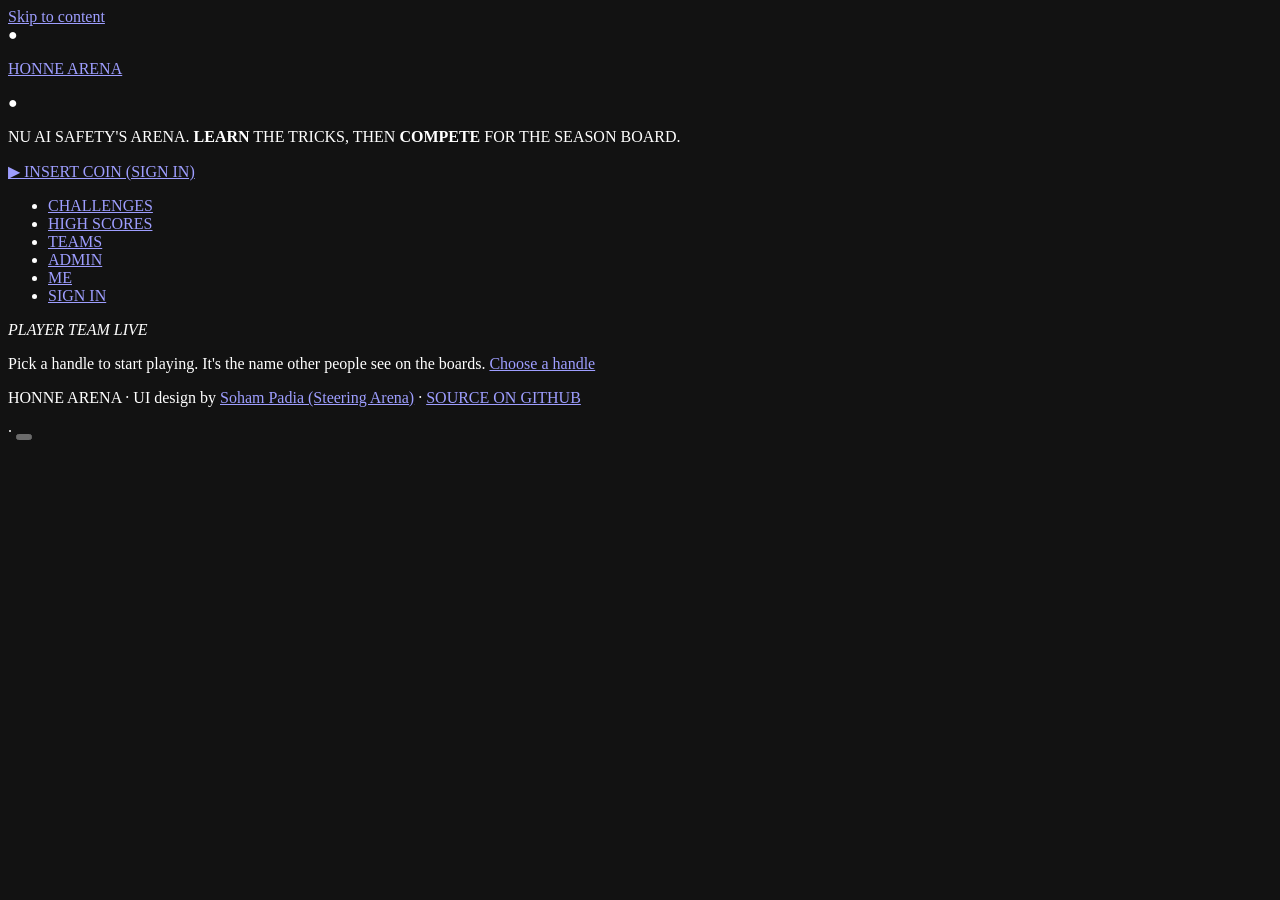
==== commit 2ecc0a42: "Match the Steering Arena look closely Bring back Soham's palette, VT323 body at 21px, Press Start 2P" ====
--- a/web/index.html
+++ b/web/index.html
@@ -18,39 +18,49 @@
   <link rel="preconnect" href="https://fonts.googleapis.com" />
   <link rel="preconnect" href="https://fonts.gstatic.com" crossorigin />
   <link href="https://fonts.googleapis.com/css2?family=Press+Start+2P&family=VT323&display=swap" rel="stylesheet" />
-  <link rel="stylesheet" href="/styles.css?v=20" />
-  <script defer src="/md.js?v=20"></script>
-  <script defer src="/app.js?v=20"></script>
+  <link rel="stylesheet" href="/styles.css?v=30" />
+  <script defer src="/md.js?v=30"></script>
+  <script defer src="/app.js?v=30"></script>
   <script defer src="/alpine.min.js"></script>
 </head>
 <body x-data="arena()" x-init="init()">
   <a class="skip" href="#main" @click.prevent="focusMain()">Skip to content</a>
-  <div class="scanlines" x-show="scanlines" x-cloak aria-hidden="true"></div>
-
-  <header class="site">
-    <div class="wrap bar">
-      <a class="brand" href="#/" aria-label="Honne Arena, home">HONNE<span>ARENA</span></a>
-      <nav aria-label="Main">
-        <ul class="nav">
-          <li><a href="#/" :aria-current="isRoute('list','detail') ? 'page' : null">Challenges</a></li>
-          <li><a href="#/leaderboard" :aria-current="isRoute('leaderboard') ? 'page' : null">Leaderboard</a></li>
-          <li><a href="#/teams" :aria-current="isRoute('teams') ? 'page' : null">Teams</a></li>
-          <li x-show="isAdmin" x-cloak><a href="#/admin" :aria-current="isRoute('admin') ? 'page' : null">Admin</a></li>
-          <li>
-            <a href="#/me" x-show="signedIn" x-cloak :aria-current="isRoute('me') ? 'page' : null"
-               x-text="me.user?.handle || 'Me'"></a>
-            <a href="#/signin" class="signin-link" x-show="meLoaded && !signedIn" x-cloak
-               :aria-current="isRoute('signin') ? 'page' : null">Sign in</a>
-          </li>
+  <div class="scanlines" x-show="scanlines" aria-hidden="true"></div>
+
+  <header class="topbar">
+    <div class="wrap">
+      <div class="marquee">
+        <span class="coin" aria-hidden="true">&#9679;</span>
+        <p class="title"><a href="#/" aria-label="Honne Arena, home">HONNE ARENA</a></p>
+        <span class="coin" aria-hidden="true">&#9679;</span>
+      </div>
+      <p class="tag">NU AI SAFETY'S ARENA. <b>LEARN</b> THE TRICKS, THEN <b>COMPETE</b> FOR THE SEASON BOARD.</p>
+      <p class="insert blink" x-show="meLoaded && !signedIn" x-cloak><a href="#/signin">&#9654; INSERT COIN (SIGN IN)</a></p>
+      <p class="insert" x-show="signedIn && !needsHandle" x-cloak><a href="#/me" x-text="'&#9654; PLAYER 1: ' + (me.user?.handle || '')"></a></p>
+      <nav class="nav" aria-label="Main">
+        <ul>
+          <li><a href="#/" :aria-current="isRoute('list','detail') ? 'page' : null">CHALLENGES</a></li>
+          <li><a href="#/leaderboard" :aria-current="isRoute('leaderboard') ? 'page' : null">HIGH SCORES</a></li>
+          <li><a href="#/teams" :aria-current="isRoute('teams') ? 'page' : null">TEAMS</a></li>
+          <li x-show="isAdmin" x-cloak><a href="#/admin" :aria-current="isRoute('admin') ? 'page' : null">ADMIN</a></li>
+          <li x-show="signedIn" x-cloak><a href="#/me" :aria-current="isRoute('me') ? 'page' : null">ME</a></li>
+          <li x-show="meLoaded && !signedIn" x-cloak><a href="#/signin" :aria-current="isRoute('signin') ? 'page' : null">SIGN IN</a></li>
         </ul>
       </nav>
     </div>
   </header>
 
+  <!-- Season banner -->
+  <section class="wrap banner" aria-label="Status">
+    <span class="chip lit" x-show="season?.name" x-text="season?.name"></span>
+    <span class="chip" x-show="signedIn" x-cloak><i>PLAYER</i> <span x-text="me.user?.handle || 'NO HANDLE YET'"></span></span>
+    <span class="chip" x-show="me.team" x-cloak><i>TEAM</i> <span x-text="me.team?.name"></span></span>
+    <span class="chip" :class="{ dim: live !== 'on' }"><i>LIVE</i> <span x-text="live === 'on' ? 'ON' : live === 'connecting' ? '...' : 'OFF'"></span></span>
+  </section>
+
   <!-- Signed in but no handle yet: you can't submit until you pick one. -->
-  <div class="wrap notice" x-show="needsHandle && !isRoute('me')" x-cloak>
-    <p>Pick a handle to start playing. It's the name other people see on the boards.
-      <a href="#/me">Choose a handle</a></p>
+  <div class="wrap" x-show="needsHandle && !isRoute('me')" x-cloak>
+    <div class="notice"><p>Pick a handle to start playing. It's the name other people see on the boards. <a href="#/me">Choose a handle</a></p></div>
   </div>
 
   <main id="main" class="wrap" tabindex="-1">
@@ -59,50 +69,51 @@
     <template x-if="isRoute('list')">
       <section aria-labelledby="h-list">
         <div class="page-head">
-          <h1 id="h-list" tabindex="-1">Challenges</h1>
-          <p class="lede"><span x-show="season?.name" x-text="season?.name + '. '"></span>Learn challenges are guided and their hints are free. Compete challenges count fully toward the season board.</p>
+          <h1 id="h-list" tabindex="-1">SELECT A CHALLENGE</h1>
+          <p class="muted">Learn challenges are guided and their hints are free. Compete challenges count fully toward the season board.</p>
         </div>
 
         <form class="filters" role="search" aria-label="Filter challenges" @submit.prevent>
           <div class="field">
-            <label for="f-track">Track</label>
+            <label for="f-track">TRACK</label>
             <select id="f-track" x-model="filters.track" @change="applyFilters()">
-              <option value="">All tracks</option>
-              <template x-for="t in tracks" :key="t.id"><option :value="t.id" x-text="t.name"></option></template>
+              <option value="">ALL TRACKS</option>
+              <template x-for="t in tracks" :key="t.id"><option :value="t.id" x-text="t.name.toUpperCase()"></option></template>
             </select>
           </div>
           <fieldset class="field">
-            <legend>Tier</legend>
-            <div class="seg">
-              <button type="button" :aria-pressed="filters.tier === '' ? 'true' : 'false'" @click="setTier('')">All</button>
-              <button type="button" :aria-pressed="filters.tier === 'learn' ? 'true' : 'false'" @click="setTier('learn')">Learn</button>
-              <button type="button" :aria-pressed="filters.tier === 'compete' ? 'true' : 'false'" @click="setTier('compete')">Compete</button>
+            <legend>TIER</legend>
+            <div class="tabs" style="margin:0">
+              <button type="button" class="tab" :aria-pressed="filters.tier === '' ? 'true' : 'false'" @click="setTier('')">ALL</button>
+              <button type="button" class="tab" :aria-pressed="filters.tier === 'learn' ? 'true' : 'false'" @click="setTier('learn')">LEARN</button>
+              <button type="button" class="tab pink" :aria-pressed="filters.tier === 'compete' ? 'true' : 'false'" @click="setTier('compete')">COMPETE</button>
             </div>
           </fieldset>
         </form>
 
-        <p class="muted" x-show="listLoading && !challenges.length">Loading challenges...</p>
+        <p class="empty" x-show="listLoading && !challenges.length">LOADING...</p>
         <p class="error-text" role="alert" x-show="listError" x-text="listError"></p>
-        <p class="empty" x-show="!listLoading && !listError && !challenges.length">No challenges match these filters yet.</p>
+        <p class="empty" x-show="!listLoading && !listError && !challenges.length">NO CHALLENGES HERE YET<br />CHECK BACK SOON</p>
 
         <ul class="cards" aria-label="Challenge list">
           <template x-for="c in challenges" :key="c.slug">
             <li>
-              <a class="ccard" :class="{ closed: c.closed, solved: c.solved_by_me }" :href="'#/c/' + encodeURIComponent(c.slug)">
+              <a class="ccard" :class="{ closed: c.closed, solved: c.solved_by_me || c.solved_by_team }" :href="'#/c/' + encodeURIComponent(c.slug)">
                 <span class="chips">
-                  <span class="chip" x-text="trackName(c.track)"></span>
-                  <span class="chip" :class="'tier-' + c.tier" x-text="tierLabel(c.tier)"></span>
-                  <span class="chip chip-closed" x-show="c.closed">Closed</span>
+                  <span class="chip" x-text="trackName(c.track).toUpperCase()"></span>
+                  <span class="chip" :class="c.tier" x-text="tierLabel(c.tier).toUpperCase()"></span>
+                  <span class="chip dim" x-show="c.closed">CLOSED</span>
                 </span>
                 <span class="ctitle" x-text="c.title"></span>
                 <span class="cstats">
-                  <span><b x-text="fmtNum(c.points)"></b> pts</span>
-                  <span x-show="c.mode === 'solve'"><b x-text="fmtNum(c.solves)"></b> <span x-text="c.solves === 1 ? 'solve' : 'solves'"></span></span>
-                  <span x-show="c.mode !== 'solve'"><b x-text="fmtNum(c.entries)"></b> <span x-text="c.entries === 1 ? 'entry' : 'entries'"></span></span>
+                  <span><span class="num" x-text="fmtNum(c.points)"></span> pts</span>
+                  <span x-show="c.mode === 'solve'"><span class="num" x-text="fmtNum(c.solves)"></span> <span x-text="c.solves === 1 ? 'solve' : 'solves'"></span></span>
+                  <span x-show="c.mode !== 'solve'"><span class="num" x-text="fmtNum(c.entries)"></span> <span x-text="c.entries === 1 ? 'entry' : 'entries'"></span></span>
                   <span class="kind" x-show="kindName(c.kind) !== trackName(c.track)" x-text="kindName(c.kind)"></span>
                 </span>
-                <span class="cmine" x-show="c.solved_by_me">&#10003; Solved</span>
-                <span class="cmine" x-show="!c.solved_by_me && c.my_best != null">My best: <b x-text="fmtScore(c.my_best)"></b></span>
+                <span class="cmine" x-show="c.solved_by_me">&#10003; SOLVED</span>
+                <span class="cmine" x-show="!c.solved_by_me && c.solved_by_team">&#10003; TEAM SOLVED</span>
+                <span class="cmine" x-show="c.my_best != null">MY BEST <span class="num" x-text="fmtScore(c.my_best)"></span></span>
               </a>
             </li>
           </template>
@@ -113,11 +124,11 @@
     <!-- ═══════════ CHALLENGE DETAIL ═══════════ -->
     <template x-if="isRoute('detail')">
       <section aria-labelledby="h-detail">
-        <p class="crumb"><a href="#/">&larr; All challenges</a></p>
-        <p class="muted" x-show="detailLoading && !detailReady">Loading...</p>
+        <p class="crumb"><a href="#/">&#9664; ALL CHALLENGES</a></p>
+        <p class="empty" x-show="detailLoading && !detailReady">LOADING...</p>
         <template x-if="detailError && !detailReady">
-          <div>
-            <h1 id="h-detail" tabindex="-1">Challenge not found</h1>
+          <div class="card">
+            <h1 id="h-detail" tabindex="-1">GAME OVER</h1>
             <p class="error-text" role="alert" x-text="detailError"></p>
           </div>
         </template>
@@ -125,91 +136,93 @@
         <template x-if="detailReady">
           <div>
             <div class="page-head">
-              <p class="chips">
-                <span class="chip" x-text="trackName(detail.track)"></span>
-                <span class="chip" :class="'tier-' + detail.tier" x-text="tierLabel(detail.tier)"></span>
-                <span class="chip" x-show="kindName(detail.kind) !== trackName(detail.track)" x-text="kindName(detail.kind)"></span>
-                <span class="chip chip-closed" x-show="detail.closed">Closed</span>
-              </p>
               <h1 id="h-detail" tabindex="-1" x-text="detail.title"></h1>
-              <dl class="statline">
-                <div><dt>Points</dt><dd x-text="fmtNum(detail.points)"></dd></div>
-                <div x-show="detail.mode === 'solve'"><dt>Solves</dt><dd x-text="fmtNum(detail.solves)"></dd></div>
-                <div x-show="detail.mode !== 'solve'"><dt>Entries</dt><dd x-text="fmtNum(detail.entries)"></dd></div>
-                <div x-show="detail.closes_at && !detail.closed"><dt>Closes</dt><dd><span x-text="fmtDate(detail.closes_at)"></span> <span class="muted" x-text="'(' + fmtRel(detail.closes_at) + ')'"></span></dd></div>
-                <div x-show="detail.closed"><dt>Status</dt><dd>Closed</dd></div>
-                <div x-show="detail.solved_by_me"><dt>You</dt><dd class="good">&#10003; Solved</dd></div>
-                <div x-show="detail.my_best != null"><dt>My best</dt><dd x-text="fmtScore(detail.my_best)"></dd></div>
-              </dl>
-            </div>
-
-            <div class="split">
-              <div class="col-main">
-                <article class="card prose" aria-label="Description">
-                  <div class="md" x-html="md(detail.description)"></div>
-                  <p class="muted" x-show="!detail.description">No description yet.</p>
-                </article>
-
-                <section class="card samples" x-show="detail.kind === 'code' && samples.length" aria-labelledby="h-samples">
-                  <h2 id="h-samples">Sample tests</h2>
-                  <template x-for="(s, i) in samples" :key="i">
-                    <div class="sample">
-                      <div><p class="label-sm" x-text="'Input ' + (i + 1)"></p><pre x-text="s.input"></pre></div>
-                      <div><p class="label-sm" x-text="'Output ' + (i + 1)"></p><pre x-text="s.output"></pre></div>
-                    </div>
-                  </template>
-                </section>
-
+            </div>
+            <div class="banner" aria-label="Challenge details">
+              <span class="chip lit"><i>PTS</i> <span x-text="fmtNum(detail.points)"></span></span>
+              <span class="chip" x-text="trackName(detail.track).toUpperCase()"></span>
+              <span class="chip" :class="detail.tier" x-text="tierLabel(detail.tier).toUpperCase()"></span>
+              <span class="chip" x-show="kindName(detail.kind) !== trackName(detail.track)" x-text="kindName(detail.kind).toUpperCase()"></span>
+              <span class="chip" x-show="detail.mode === 'solve'"><i>SOLVES</i> <span x-text="fmtNum(detail.solves)"></span></span>
+              <span class="chip" x-show="detail.mode !== 'solve'"><i>ENTRIES</i> <span x-text="fmtNum(detail.entries)"></span></span>
+              <template x-for="f in facts" :key="f.label">
+                <span class="chip"><i x-text="f.label.toUpperCase()"></i> <span x-text="f.value"></span></span>
+              </template>
+              <span class="chip" x-show="detail.closes_at && !detail.closed"><i>CLOSES</i> <span x-text="fmtDate(detail.closes_at) + ' (' + fmtRel(detail.closes_at) + ')'"></span></span>
+              <span class="chip dim" x-show="detail.closed">CLOSED</span>
+              <span class="chip ok" x-show="detail.solved_by_me">&#10003; SOLVED</span>
+              <span class="chip ok" x-show="!detail.solved_by_me && detail.solved_by_team">&#10003; TEAM SOLVED</span>
+              <span class="chip" x-show="detail.my_best != null"><i>MY BEST</i> <span x-text="fmtScore(detail.my_best)"></span></span>
+            </div>
+
+            <article class="card" aria-labelledby="h-desc">
+              <h2 id="h-desc">THE BRIEFING</h2>
+              <div class="prose" x-html="md(detail.description)"></div>
+              <p class="muted" x-show="!detail.description">No description yet.</p>
+            </article>
+
+            <section class="card" x-show="detail.kind === 'code' && samples.length" aria-labelledby="h-samples">
+              <h2 id="h-samples">SAMPLE TESTS</h2>
+              <template x-for="(s, i) in samples" :key="i">
+                <div class="sample">
+                  <div><p class="label-sm" x-text="'INPUT ' + (i + 1)"></p><pre class="sample-box" x-text="s.input"></pre></div>
+                  <div><p class="label-sm" x-text="'OUTPUT ' + (i + 1)"></p><pre class="sample-box" x-text="s.output"></pre></div>
+                </div>
+              </template>
+            </section>
+
+            <div class="grid">
+              <div>
                 <!-- Submit -->
                 <section class="card" id="submit" aria-labelledby="h-submit">
-                  <h2 id="h-submit">Submit</h2>
+                  <h2 id="h-submit">NEW CHALLENGER</h2>
 
                   <template x-if="detail.closed">
-                    <p class="muted">This challenge is closed. You can still read the board<span x-show="writeups.length"> and the writeups</span> below.</p>
+                    <p class="muted">This challenge is closed. You can still read the board<span x-show="writeups.length"> and the writeups</span>.</p>
                   </template>
                   <template x-if="!detail.closed && !signedIn">
-                    <div class="gate">
-                      <p>Sign in with your NU email to submit.</p>
-                      <button type="button" class="btn" @click="goSignIn()">Sign in</button>
+                    <div>
+                      <p class="muted">Sign in with your NU email to submit.</p>
+                      <button type="button" class="btn" @click="goSignIn()">&#9654; SIGN IN</button>
                     </div>
                   </template>
                   <template x-if="!detail.closed && needsHandle">
-                    <form class="gate" @submit.prevent="saveHandle()">
-                      <p>Pick a handle first. It's the name other people see on the boards.</p>
-                      <label for="gate-handle">Handle</label>
+                    <form @submit.prevent="saveHandle()">
+                      <p class="muted">Pick a handle first. It's the name other people see on the boards.</p>
+                      <label for="gate-handle">PLAYER</label>
                       <div class="inline-form">
-                        <input id="gate-handle" type="text" maxlength="32" autocomplete="nickname" x-model="handleInput" aria-describedby="gate-handle-help" />
-                        <button class="btn" :disabled="busy">Save</button>
+                        <input id="gate-handle" type="text" maxlength="32" autocomplete="nickname" placeholder="AAA" x-model="handleInput" aria-describedby="gate-handle-help" />
+                        <button class="btn" :disabled="busy">SAVE</button>
                       </div>
                       <p id="gate-handle-help" class="help">1 to 32 characters: letters, numbers, spaces, and - _ .</p>
                       <p class="error-text" role="alert" x-show="handleErr" x-text="handleErr"></p>
                     </form>
                   </template>
 
-                  <template x-if="!detail.closed && signedIn && !needsHandle && detail.mode === 'solve' && detail.solved_by_me">
-                    <p class="ok-text">&#10003; Your team has solved this one. Nice work.</p>
+                  <template x-if="!detail.closed && signedIn && !needsHandle && detail.mode === 'solve' && solvedHere">
+                    <p class="ok-text" x-text="detail.solved_by_me ? '&#10003; You solved this one. Nice work.' : '&#10003; Your team already solved this one, so it scores for you too.'"></p>
                   </template>
-                  <template x-if="!detail.closed && signedIn && !needsHandle && !(detail.mode === 'solve' && detail.solved_by_me)">
+                  <template x-if="!detail.closed && signedIn && !needsHandle && !(detail.mode === 'solve' && solvedHere)">
                     <form @submit.prevent="submit()" novalidate>
                       <!-- flag -->
                       <template x-if="detail.kind === 'flag'">
                         <div>
-                          <label for="ans">Flag</label>
-                          <input id="ans" class="mono" type="text" autocomplete="off" autocapitalize="off" spellcheck="false"
+                          <label for="ans">FLAG</label>
+                          <input id="ans" type="text" autocomplete="off" autocapitalize="off" spellcheck="false"
                                  :placeholder="cfg.flag_format || 'flag{...}'" x-model="answer" aria-describedby="ans-help" />
-                          <p id="ans-help" class="help" x-show="cfg.flag_format">Flags look like <code x-text="cfg.flag_format"></code>.</p>
+                          <p id="ans-help" class="help" x-show="cfg.flag_format">Flags look like <code x-text="cfg.flag_format"></code></p>
                         </div>
                       </template>
 
                       <!-- steering -->
                       <template x-if="detail.kind === 'steering'">
                         <div>
-                          <label for="ans">Steering text</label>
-                          <textarea id="ans" rows="4" maxlength="6000" x-model="answer" aria-describedby="ans-help"
+                          <label for="ans">SEQUENCE</label>
+                          <textarea id="ans" rows="3" maxlength="6000" x-model="answer" aria-describedby="ans-help"
                                     placeholder="be honest and own mistakes"></textarea>
-                          <p id="ans-help" class="help" :class="{ warn: tokenBudget && approxTokens > tokenBudget }">
-                            <span x-show="tokenBudget">Budget: <b x-text="tokenBudget"></b> tokens. </span>
-                            About <b x-text="approxTokens"></b> tokens so far. This is a rough guess; the server counts with the model's tokenizer.
+                          <p id="ans-help" class="est" :class="{ warn: tokenBudget && approxTokens > tokenBudget }">
+                            ~<span x-text="approxTokens"></span><span x-show="tokenBudget" x-text="' / ' + tokenBudget"></span> TOK.
+                            A rough guess; the server counts with the model's tokenizer.
                           </p>
                         </div>
                       </template>
@@ -217,40 +230,39 @@
                       <!-- predictions -->
                       <template x-if="detail.kind === 'predictions'">
                         <div>
-                          <p class="help">One line per item: <code>id,probability</code>. Lines starting with <code>#</code> are skipped.
-                            <template x-if="itemIdsHref"><span>Get the item list: <a :href="itemIdsHref" rel="noopener" x-text="'item ids'"></a>.</span></template></p>
-                          <label for="ans-file">Upload a file (.csv or .txt)</label>
+                          <p class="help" style="margin-top:0">One line per item: <code>id,probability</code>. Lines starting with <code>#</code> are skipped.
+                            <template x-if="itemIdsHref"><span>Get the items: <a :href="itemIdsHref" rel="noopener">item list</a>.</span></template></p>
+                          <label for="ans-file">UPLOAD (.CSV OR .TXT)</label>
                           <input id="ans-file" type="file" accept=".csv,.txt,text/csv,text/plain" @change="readFile($event)" aria-describedby="ans-file-note" />
                           <p id="ans-file-note" class="help" x-show="fileNote" x-text="fileNote"></p>
-                          <label for="ans">Or paste your predictions</label>
-                          <textarea id="ans" class="mono" rows="8" spellcheck="false" x-model="answer" aria-describedby="ans-help"
+                          <label for="ans">OR PASTE PREDICTIONS</label>
+                          <textarea id="ans" rows="8" spellcheck="false" x-model="answer" aria-describedby="ans-help"
                                     placeholder="item_001,0.82&#10;item_002,0.10"></textarea>
-                          <p id="ans-help" class="help"><b x-text="predLines"></b> prediction lines.</p>
+                          <p id="ans-help" class="est"><span x-text="predLines"></span> LINES</p>
                         </div>
                       </template>
 
                       <!-- code -->
                       <template x-if="detail.kind === 'code'">
                         <div>
-                          <label for="ans" x-text="'Your code' + (cfg.language ? ' (' + cfg.language + ')' : '')"></label>
-                          <textarea id="ans" class="mono code" rows="14" spellcheck="false" autocapitalize="off" autocomplete="off"
+                          <label for="ans" x-text="'YOUR CODE' + (cfg.language ? ' (' + String(cfg.language).toUpperCase() + ')' : '')"></label>
+                          <textarea id="ans" class="code" rows="14" spellcheck="false" autocapitalize="off" autocomplete="off"
                                     x-model="answer" @keydown="codeKey($event)" aria-describedby="ans-help"></textarea>
-                          <p id="ans-help" class="help">Tab adds 4 spaces. To leave the editor with the keyboard, press Esc and then Tab.
-                            Reads from stdin, writes to stdout.</p>
+                          <p id="ans-help" class="help">Tab adds 4 spaces. To leave the editor with the keyboard, press Esc and then Tab. Read stdin, write stdout.</p>
                         </div>
                       </template>
 
                       <!-- circuits -->
                       <template x-if="detail.kind === 'circuits'">
                         <div>
-                          <label for="ans">Attention heads</label>
-                          <textarea id="ans" class="mono" rows="3" spellcheck="false" x-model="answer" aria-describedby="ans-help ans-count"
+                          <label for="ans">ATTENTION HEADS</label>
+                          <textarea id="ans" rows="3" spellcheck="false" x-model="answer" aria-describedby="ans-help ans-count"
                                     placeholder="9.9, 9.6, 10.0"></textarea>
                           <p id="ans-help" class="help">Write each head as <code>layer.head</code>, so <code>9.6</code> is layer 9, head 6. Separate heads with commas. Repeats count once.</p>
-                          <p id="ans-count" class="help" :class="{ warn: headsOver || heads.invalid.length }">
-                            <b x-text="heads.valid.length"></b><span x-show="maxHeads" x-text="' / ' + maxHeads"></span> heads.
-                            <span x-show="headsOver">That's over the limit.</span>
-                            <span x-show="heads.invalid.length">Not a head: <span x-text="heads.invalid.slice(0, 5).join(', ')"></span>.</span>
+                          <p id="ans-count" class="est" :class="{ warn: headsOver || heads.invalid.length }">
+                            <span x-text="heads.valid.length"></span><span x-show="maxHeads" x-text="' / ' + maxHeads"></span> HEADS.
+                            <span x-show="headsOver">Over the limit.</span>
+                            <span x-show="heads.invalid.length">Not a head here: <span x-text="heads.invalid.slice(0, 5).join(', ')"></span>.</span>
                           </p>
                         </div>
                       </template>
@@ -258,148 +270,142 @@
                       <!-- any other kind: plain text -->
                       <template x-if="!['flag','steering','predictions','code','circuits'].includes(detail.kind)">
                         <div>
-                          <label for="ans">Answer</label>
+                          <label for="ans">ANSWER</label>
                           <textarea id="ans" rows="4" x-model="answer"></textarea>
                         </div>
                       </template>
 
-                      <div id="turnstile-slot" class="turnstile" x-show="season?.captcha_sitekey"></div>
-
-                      <div class="actions">
-                        <button class="btn" type="submit" :disabled="!canSubmit">
-                          <span x-show="!submitting">Submit</span>
-                          <span x-show="submitting">Checking...</span>
+                      <div id="turnstile-slot" style="margin:14px 0" x-show="season?.captcha_sitekey"></div>
+
+                      <div class="row between wrapflex" style="margin-top:18px">
+                        <span class="est" x-show="detail.mode === 'score'" style="margin:0">Your best entry counts.</span>
+                        <button class="btn" type="submit" :disabled="!canSubmit" style="margin-left:auto">
+                          <span x-show="!submitting">&#9654; SUBMIT</span>
+                          <span x-show="submitting">CHECKING&#8230;</span>
                         </button>
-                        <span class="help" x-show="detail.mode === 'score'">Your best entry counts. Repeating an exact answer won't score it again.</span>
                       </div>
                     </form>
                   </template>
 
-                  <div class="result-region" role="status" aria-live="polite" aria-atomic="true">
+                  <div role="status" aria-live="polite" aria-atomic="true">
                     <template x-if="hasResult">
                       <div class="readout" :class="resultView.tone">
-                        <p class="readout-title" x-text="resultView.title"></p>
-                        <p class="readout-big" x-show="resultView.big" x-text="resultView.big"></p>
-                        <template x-for="(l, i) in resultView.lines" :key="i"><p x-text="l"></p></template>
+                        <p x-text="resultView.title.toUpperCase()"></p>
+                        <p class="big score" x-show="resultView.big" x-text="resultView.big"></p>
+                        <template x-for="(l, i) in resultView.lines" :key="i"><p class="line" x-text="l"></p></template>
                       </div>
                     </template>
                     <template x-if="submitError">
                       <div class="readout bad">
-                        <p class="readout-title">Couldn't submit</p>
-                        <p x-text="submitError"></p>
-                        <p x-show="!signedIn"><a href="#/signin" @click.prevent="goSignIn()">Sign in</a></p>
+                        <p class="big">GAME OVER</p>
+                        <p class="line" x-text="submitError"></p>
+                        <p class="line" x-show="!signedIn"><a href="#/signin" @click.prevent="goSignIn()">Sign in</a></p>
                       </div>
                     </template>
                   </div>
                 </section>
-              </div>
-
-              <aside class="col-side" aria-label="Challenge details">
-                <section class="card" x-show="facts.length" aria-labelledby="h-facts">
-                  <h2 id="h-facts">Details</h2>
-                  <dl class="facts">
-                    <template x-for="f in facts" :key="f.label">
-                      <div><dt x-text="f.label"></dt><dd x-text="f.value"></dd></div>
-                    </template>
-                  </dl>
-                </section>
 
                 <section class="card" x-show="hints.length" aria-labelledby="h-hints">
-                  <h2 id="h-hints">Hints</h2>
-                  <p class="help" x-text="detail.tier === 'learn' ? 'Hints are free on learn challenges.' : 'Hints cost your team points.'"></p>
+                  <h2 id="h-hints">HINTS</h2>
+                  <p class="disclaimer" x-text="detail.tier === 'learn' ? 'Hints are free on learn challenges.' : 'Hints cost your team points.'"></p>
                   <ol class="hints">
                     <template x-for="h in hints" :key="h.position">
                       <li class="hint">
                         <div class="hint-head">
-                          <span class="label-sm" x-text="'Hint ' + h.position"></span>
-                          <span class="cost" x-text="(detail.tier === 'learn' || !h.cost) ? 'Free' : h.cost + ' pts'"></span>
+                          <span class="label-sm" x-text="'HINT ' + h.position"></span>
+                          <span class="cost" x-text="(detail.tier === 'learn' || !h.cost) ? 'FREE' : h.cost + ' PTS'"></span>
                         </div>
                         <template x-if="h.unlocked && h.body != null">
-                          <div class="md hint-body" x-html="md(h.body)"></div>
+                          <div class="prose" x-html="md(h.body)"></div>
                         </template>
                         <template x-if="!h.unlocked">
-                          <button type="button" class="btn ghost small" @click="unlockHint(h)"
-                                  x-text="signedIn ? 'Unlock hint ' + h.position : 'Sign in to unlock'"></button>
+                          <button type="button" class="mini" @click="unlockHint(h)"
+                                  x-text="signedIn ? 'UNLOCK HINT ' + h.position : 'SIGN IN TO UNLOCK'"></button>
                         </template>
                       </li>
                     </template>
                   </ol>
                   <p class="error-text" role="alert" x-show="hintErr" x-text="hintErr"></p>
                 </section>
-              </aside>
-            </div>
-
-            <!-- Board -->
-            <section class="card" aria-labelledby="h-board">
-              <h2 id="h-board" x-text="detail.mode === 'solve' ? 'Solves' : 'Leaderboard'"></h2>
-              <p class="empty" x-show="!board.length" x-text="detail.mode === 'solve' ? 'No solves yet. Be the first.' : 'No entries yet. Be the first.'"></p>
-
-              <template x-if="board.length && detail.mode === 'solve'">
-                <div class="table-wrap" tabindex="0" role="region" aria-label="Solves table">
-                  <table class="table">
-                    <thead><tr><th scope="col" class="num">#</th><th scope="col">Team</th><th scope="col">Player</th><th scope="col" class="when">When</th></tr></thead>
-                    <tbody>
-                      <template x-for="(r, i) in board" :key="i">
-                        <tr :class="{ mine: isMyTeam(r.team), first: i === 0 }">
-                          <td class="num rank" x-text="i + 1"></td>
-                          <td><span x-text="r.team"></span> <span class="badge-fb" x-show="i === 0">First blood</span></td>
-                          <td x-text="r.handle"></td>
-                          <td class="when muted" x-text="fmtDate(r.created_at)"></td>
-                        </tr>
-                      </template>
-                    </tbody>
-                  </table>
+              </div>
+
+              <!-- Board -->
+              <section class="card" aria-labelledby="h-board">
+                <div class="card-head">
+                  <h2 id="h-board" x-text="detail.mode === 'solve' ? 'SOLVES' : 'HIGH SCORES'"></h2>
+                  <button type="button" class="mini refresh" @click="loadDetail(detail.slug, true)" aria-label="Refresh the board" title="Refresh">&#8635;</button>
                 </div>
-              </template>
-
-              <template x-if="board.length && detail.mode !== 'solve'">
-                <div class="table-wrap" tabindex="0" role="region" aria-label="Leaderboard table">
-                  <table class="table">
-                    <thead><tr><th scope="col" class="num">#</th><th scope="col">Player</th><th scope="col">Team</th><th scope="col" class="num">Score</th>
-                      <th scope="col" class="answer" x-show="boardHasAnswers">Answer</th><th scope="col" class="when">When</th></tr></thead>
-                    <tbody>
-                      <template x-for="(r, i) in board" :key="i">
-                        <tr :class="{ mine: isMe(r.handle), gold: r.rank === 1, silver: r.rank === 2, bronze: r.rank === 3 }">
-                          <td class="num rank" x-text="r.rank ?? i + 1"></td>
-                          <td><span x-text="r.handle"></span><span class="answer-inline" x-show="r.answer" x-text="r.answer"></span></td>
-                          <td x-text="r.team"></td>
-                          <td class="num score" x-text="fmtScore(r.score)"></td>
-                          <td x-show="boardHasAnswers" class="answer"><span x-text="r.answer ?? ''"></span></td>
-                          <td class="when muted" x-text="fmtDate(r.created_at)"></td>
-                        </tr>
-                      </template>
-                    </tbody>
-                  </table>
-                </div>
-              </template>
-            </section>
+                <p class="board-cap" x-show="detail.mode === 'solve'">First solve per team, first blood first.</p>
+                <p class="board-cap" x-show="detail.mode !== 'solve'" x-text="cfg.higher_is_better === false ? 'Best entry per player. Lowest score wins.' : 'Best entry per player. Highest score wins.'"></p>
+                <p class="empty" x-show="!board.length"><span x-text="detail.mode === 'solve' ? 'NO SOLVES YET' : 'NO SCORES YET'"></span><br />BE THE FIRST</p>
+
+                <template x-if="board.length && detail.mode === 'solve'">
+                  <div class="board-wrap" tabindex="0" role="region" aria-label="Solves table">
+                    <table class="board">
+                      <thead><tr><th scope="col">#</th><th scope="col">TEAM</th><th scope="col">PLAYER</th><th scope="col" class="when">WHEN</th></tr></thead>
+                      <tbody>
+                        <template x-for="(r, i) in board" :key="i">
+                          <tr :class="{ mine: isMyTeam(r.team), gold: i === 0, silver: i === 1, bronze: i === 2 }">
+                            <td class="rank" x-text="i + 1"></td>
+                            <td class="team"><span x-text="r.team"></span><span class="fb" x-show="i === 0">1ST BLOOD</span></td>
+                            <td class="player" x-text="r.handle"></td>
+                            <td class="when" x-text="fmtDate(r.created_at)"></td>
+                          </tr>
+                        </template>
+                      </tbody>
+                    </table>
+                  </div>
+                </template>
+
+                <template x-if="board.length && detail.mode !== 'solve'">
+                  <div class="board-wrap" tabindex="0" role="region" aria-label="High scores table">
+                    <table class="board">
+                      <thead><tr><th scope="col">#</th><th scope="col">PLAYER</th><th scope="col" class="seq" x-show="boardHasAnswers">SEQUENCE</th><th scope="col" class="num">SCORE</th><th scope="col" class="when">WHEN</th></tr></thead>
+                      <tbody>
+                        <template x-for="(r, i) in board" :key="i">
+                          <tr :class="{ mine: isMe(r.handle), gold: (r.rank ?? i + 1) === 1, silver: (r.rank ?? i + 1) === 2, bronze: (r.rank ?? i + 1) === 3 }">
+                            <td class="rank" x-text="r.rank ?? i + 1"></td>
+                            <td><span class="player" x-text="r.handle"></span><br /><span class="team muted small" x-text="r.team"></span>
+                              <span class="seq-inline" x-show="r.answer" x-text="r.answer"></span></td>
+                            <td class="seq" x-show="boardHasAnswers" x-text="r.answer ?? ''"></td>
+                            <td class="num score" x-text="fmtScore(r.score)"></td>
+                            <td class="when" x-text="fmtDate(r.created_at)"></td>
+                          </tr>
+                        </template>
+                      </tbody>
+                    </table>
+                  </div>
+                </template>
+              </section>
+            </div>
 
             <!-- Writeups (after close) -->
             <section class="card" x-show="detail.closed" aria-labelledby="h-writeups">
-              <h2 id="h-writeups">Writeups</h2>
-              <p class="empty" x-show="!writeups.length">No writeups yet.</p>
+              <h2 id="h-writeups">WRITEUPS</h2>
+              <p class="empty" x-show="!writeups.length">NO WRITEUPS YET</p>
               <ul class="writeups">
                 <template x-for="(w, i) in writeups" :key="i">
                   <li class="writeup">
-                    <p class="writeup-head"><b x-text="w.handle"></b> <span class="muted" x-text="fmtDate(w.created_at)"></span></p>
+                    <p class="writeup-head"><span class="player" x-text="w.handle"></span> <span class="muted small" x-text="fmtDate(w.created_at)"></span></p>
                     <div class="writeup-body" x-text="w.body"></div>
                   </li>
                 </template>
               </ul>
 
-              <template x-if="signedIn && !needsHandle">
+              <template x-if="canWriteup">
                 <form class="writeup-form" @submit.prevent="postWriteup()">
-                  <label for="wu" x-text="myWriteup ? 'Update your writeup' : 'Share how you approached it'"></label>
+                  <label for="wu" x-text="myWriteup ? 'UPDATE YOUR WRITEUP' : 'SHARE HOW YOU APPROACHED IT'"></label>
                   <textarea id="wu" rows="8" maxlength="20000" x-model="writeupBody" aria-describedby="wu-help"></textarea>
-                  <p id="wu-help" class="help">Plain text. Open to anyone who submitted an answer. Posting again replaces your earlier one.
+                  <p id="wu-help" class="est">Plain text. Posting again replaces your earlier one.
                     <span x-text="writeupBody.length.toLocaleString() + ' / 20,000'"></span></p>
-                  <div class="actions"><button class="btn" :disabled="busy" x-text="myWriteup ? 'Update writeup' : 'Post writeup'"></button></div>
+                  <div class="actions"><button class="btn" :disabled="busy" x-text="myWriteup ? '&#9654; UPDATE' : '&#9654; POST WRITEUP'"></button></div>
                   <div role="status" aria-live="polite">
                     <p class="ok-text" x-show="writeupMsg" x-text="writeupMsg"></p>
                     <p class="error-text" x-show="writeupErr" x-text="writeupErr"></p>
                   </div>
                 </form>
               </template>
+              <p class="est" x-show="signedIn && !needsHandle && !canWriteup">Writeups are open to anyone who submitted an answer here.</p>
             </section>
           </div>
         </template>
@@ -410,66 +416,68 @@
     <template x-if="isRoute('leaderboard')">
       <section aria-labelledby="h-lb">
         <div class="page-head">
-          <h1 id="h-lb" tabindex="-1">Leaderboard</h1>
-          <p class="lede">Teams earn points across every track this season. Tiers come from the all-time board for each track.</p>
+          <h1 id="h-lb" tabindex="-1">HIGH SCORES</h1>
+          <p class="muted">Teams earn points across every track this season. Tiers come from the all-time board for each track.</p>
         </div>
 
-        <section class="card" aria-labelledby="h-season">
-          <div class="card-head">
-            <h2 id="h-season" x-text="'Season board' + (boardSeasonName ? ': ' + boardSeasonName : '')"></h2>
-            <div class="field inline" x-show="seasons.length > 1">
-              <label for="f-season">Season</label>
-              <select id="f-season" x-model="boardSeason" @change="loadBoard()">
-                <option value="">Current season</option>
-                <template x-for="s in seasons" :key="s.id"><option :value="String(s.id)" x-text="s.name + (s.active ? ' (active)' : '')"></option></template>
-              </select>
-            </div>
-          </div>
-          <p class="error-text" role="alert" x-show="boardError" x-text="boardError"></p>
-          <p class="empty" x-show="!boardError && seasonBoard && !boardTeams.length">No points on the board yet.</p>
-          <div class="table-wrap" tabindex="0" role="region" aria-label="Season team standings" x-show="boardTeams.length">
-            <table class="table">
-              <thead><tr><th scope="col" class="num">#</th><th scope="col">Team</th><th scope="col" class="num">Points</th><th scope="col" class="num">Solves</th></tr></thead>
-              <tbody>
-                <template x-for="(t, i) in boardTeams" :key="i">
-                  <tr :class="{ mine: isMyTeam(t.team), gold: t.rank === 1, silver: t.rank === 2, bronze: t.rank === 3 }">
-                    <td class="num rank" x-text="t.rank ?? i + 1"></td>
-                    <td x-text="t.team"></td>
-                    <td class="num score" x-text="fmtNum(t.points)"></td>
-                    <td class="num" x-text="fmtNum(t.solves)"></td>
-                  </tr>
-                </template>
-              </tbody>
-            </table>
-          </div>
-        </section>
-
-        <section class="card" aria-labelledby="h-alltime">
-          <h2 id="h-alltime">All-time by track</h2>
-          <p class="help">Tiers: <span class="tier-badge t3">T3</span> rank 1 to 5, <span class="tier-badge t2">T2</span> rank 6 to 15, <span class="tier-badge t1">T1</span> any other ranked entry. They carry over between seasons.</p>
-          <p class="error-text" role="alert" x-show="allTimeError" x-text="allTimeError"></p>
-          <div class="seg wrap-seg" role="group" aria-label="Pick a track" x-show="allTime.length">
-            <template x-for="t in allTime" :key="t.track">
-              <button type="button" :aria-pressed="allTimeTrack === t.track ? 'true' : 'false'" @click="allTimeTrack = t.track" x-text="trackName(t.track)"></button>
-            </template>
-          </div>
-          <p class="empty" x-show="allTime.length && !allTimeBoard.length">Nobody is ranked in this track yet.</p>
-          <div class="table-wrap" tabindex="0" role="region" :aria-label="'All-time standings, ' + trackName(allTimeTrack)" x-show="allTimeBoard.length">
-            <table class="table">
-              <thead><tr><th scope="col" class="num">#</th><th scope="col">Player</th><th scope="col">Tier</th><th scope="col" class="num">Points</th></tr></thead>
-              <tbody>
-                <template x-for="(r, i) in allTimeBoard" :key="i">
-                  <tr :class="{ mine: isMe(r.handle) }">
-                    <td class="num rank" x-text="r.rank ?? i + 1"></td>
-                    <td x-text="r.handle"></td>
-                    <td><span class="tier-badge" :class="'t' + r.tier" x-show="tierBadge(r.tier)" x-text="tierBadge(r.tier)"></span></td>
-                    <td class="num score" x-text="fmtNum(r.points)"></td>
-                  </tr>
-                </template>
-              </tbody>
-            </table>
-          </div>
-        </section>
+        <div class="grid">
+          <section class="card" aria-labelledby="h-season">
+            <div class="card-head">
+              <h2 id="h-season">SEASON BOARD</h2>
+              <button type="button" class="mini refresh" @click="loadBoard()" aria-label="Refresh the season board" title="Refresh">&#8635;</button>
+            </div>
+            <div class="tabs" role="group" aria-label="Pick a season" x-show="seasons.length > 1">
+              <template x-for="s in seasons" :key="s.id">
+                <button type="button" class="tab" :aria-pressed="isBoardSeason(s.id) ? 'true' : 'false'" @click="selectSeason(s.id)" x-text="s.name.toUpperCase()"></button>
+              </template>
+            </div>
+            <p class="board-cap" x-text="(boardSeasonName || 'This season') + (viewingActiveBoard ? '' : '. Closed, read only.')"></p>
+            <p class="error-text" role="alert" x-show="boardError" x-text="boardError"></p>
+            <p class="empty" x-show="!boardError && seasonBoard && !boardTeams.length">NO SCORES YET<br />BE THE FIRST</p>
+            <div class="board-wrap" tabindex="0" role="region" aria-label="Season team standings" x-show="boardTeams.length">
+              <table class="board">
+                <thead><tr><th scope="col">#</th><th scope="col">TEAM</th><th scope="col" class="num">PTS</th><th scope="col" class="num">SOLVES</th></tr></thead>
+                <tbody>
+                  <template x-for="(t, i) in boardTeams" :key="i">
+                    <tr :class="{ mine: isMyTeam(t.team), gold: (t.rank ?? i + 1) === 1, silver: (t.rank ?? i + 1) === 2, bronze: (t.rank ?? i + 1) === 3 }">
+                      <td class="rank" x-text="t.rank ?? i + 1"></td>
+                      <td class="player" x-text="t.team"></td>
+                      <td class="num score" x-text="fmtNum(t.points)"></td>
+                      <td class="num" x-text="fmtNum(t.solves)"></td>
+                    </tr>
+                  </template>
+                </tbody>
+              </table>
+            </div>
+          </section>
+
+          <section class="card" aria-labelledby="h-alltime">
+            <h2 id="h-alltime">ALL-TIME BY TRACK</h2>
+            <div class="tabs" role="group" aria-label="Pick a track" x-show="allTime.length">
+              <template x-for="t in allTime" :key="t.track">
+                <button type="button" class="tab" :aria-pressed="allTimeTrack === t.track ? 'true' : 'false'" @click="allTimeTrack = t.track" x-text="trackName(t.track).toUpperCase()"></button>
+              </template>
+            </div>
+            <p class="disclaimer">Tiers: <span class="tier-badge t3">T3</span> rank 1 to 5, <span class="tier-badge t2">T2</span> rank 6 to 15, <span class="tier-badge t1">T1</span> any other ranked entry. They carry over between seasons.</p>
+            <p class="error-text" role="alert" x-show="allTimeError" x-text="allTimeError"></p>
+            <p class="empty" x-show="allTime.length && !allTimeBoard.length">NOBODY RANKED YET</p>
+            <div class="board-wrap" tabindex="0" role="region" :aria-label="'All-time standings, ' + trackName(allTimeTrack)" x-show="allTimeBoard.length">
+              <table class="board">
+                <thead><tr><th scope="col">#</th><th scope="col">PLAYER</th><th scope="col">TIER</th><th scope="col" class="num">PTS</th></tr></thead>
+                <tbody>
+                  <template x-for="(r, i) in allTimeBoard" :key="i">
+                    <tr :class="{ mine: isMe(r.handle), gold: (r.rank ?? i + 1) === 1, silver: (r.rank ?? i + 1) === 2, bronze: (r.rank ?? i + 1) === 3 }">
+                      <td class="rank" x-text="r.rank ?? i + 1"></td>
+                      <td class="player" x-text="r.handle"></td>
+                      <td><span class="tier-badge" :class="'t' + r.tier" x-show="tierBadge(r.tier)" x-text="tierBadge(r.tier)"></span></td>
+                      <td class="num score" x-text="fmtNum(r.points)"></td>
+                    </tr>
+                  </template>
+                </tbody>
+              </table>
+            </div>
+          </section>
+        </div>
       </section>
     </template>
 
@@ -477,39 +485,38 @@
     <template x-if="isRoute('teams')">
       <section aria-labelledby="h-teams">
         <div class="page-head">
-          <h1 id="h-teams" tabindex="-1">Teams</h1>
-          <p class="lede">Everyone starts on a solo team. Team up by creating a team and sharing its join code. You can switch teams only before your first submission this season.</p>
+          <h1 id="h-teams" tabindex="-1">TEAMS</h1>
+          <p class="muted">Everyone starts on a solo team. Team up by creating a team and sharing its join code. You can switch teams only before your first submission this season.</p>
         </div>
 
         <template x-if="meLoaded && !signedIn">
-          <div class="card gate"><p>Sign in to create or join a team.</p><button type="button" class="btn" @click="goSignIn()">Sign in</button></div>
+          <div class="card narrow"><p class="muted">Sign in to create or join a team.</p><button type="button" class="btn" @click="goSignIn()">&#9654; SIGN IN</button></div>
         </template>
         <template x-if="needsHandle">
-          <div class="card gate"><p>Pick a handle before you join a team.</p><a class="btn" href="#/me">Choose a handle</a></div>
+          <div class="card narrow"><p class="muted">Pick a handle before you join a team.</p><a class="btn" href="#/me">&#9654; CHOOSE A HANDLE</a></div>
         </template>
 
         <template x-if="signedIn && !needsHandle">
-          <div class="grid2">
+          <div class="grid">
             <section class="card" aria-labelledby="h-myteam">
-              <h2 id="h-myteam">Your team</h2>
+              <h2 id="h-myteam">YOUR TEAM</h2>
               <template x-if="me.team">
                 <div>
                   <p class="team-name" x-text="me.team?.name"></p>
-                  <h3 class="label-sm">Members</h3>
+                  <h3>MEMBERS</h3>
                   <ul class="members">
                     <template x-for="m in (me.team?.members || [])" :key="m"><li x-text="m"></li></template>
                   </ul>
                   <template x-if="teamJoinCode">
-                    <div class="joincode">
-                      <h3 class="label-sm" id="jc-label">Join code</h3>
+                    <div>
+                      <h3 id="jc-label">JOIN CODE</h3>
                       <div class="inline-form">
                         <code class="code-box" aria-labelledby="jc-label" x-text="teamJoinCode"></code>
-                        <button type="button" class="btn ghost small" @click="copy(teamJoinCode)" x-text="copied ? 'Copied' : 'Copy'"></button>
+                        <button type="button" class="mini" @click="copy(teamJoinCode)" x-text="copied ? '&#10003; COPIED' : '&#10697; COPY'"></button>
                       </div>
-                      <p class="help">Share this with teammates. They paste it under "Join a team".</p>
+                      <p class="est">Share it with teammates. They paste it under JOIN A TEAM.</p>
                     </div>
                   </template>
-                  <p class="help" x-show="!teamJoinCode">Only the person who created this team sees its join code.</p>
                 </div>
               </template>
               <p class="muted" x-show="!me.team">You're not on a team yet.</p>
@@ -517,29 +524,29 @@
 
             <div>
               <section class="card" aria-labelledby="h-create">
-                <h2 id="h-create">Create a team</h2>
+                <h2 id="h-create">CREATE A TEAM</h2>
                 <form @submit.prevent="createTeam()">
-                  <label for="t-name">Team name</label>
+                  <label for="t-name">TEAM NAME</label>
                   <div class="inline-form">
                     <input id="t-name" type="text" maxlength="40" autocomplete="off" x-model="teamName" />
-                    <button class="btn" :disabled="busy">Create</button>
+                    <button class="btn" :disabled="busy">CREATE</button>
                   </div>
                 </form>
               </section>
               <section class="card" aria-labelledby="h-join">
-                <h2 id="h-join">Join a team</h2>
+                <h2 id="h-join">JOIN A TEAM</h2>
                 <form @submit.prevent="joinTeam()">
-                  <label for="t-code">Join code</label>
+                  <label for="t-code">JOIN CODE</label>
                   <div class="inline-form">
-                    <input id="t-code" class="mono" type="text" maxlength="64" autocomplete="off" autocapitalize="off" spellcheck="false" x-model="joinCode" />
-                    <button class="btn" :disabled="busy">Join</button>
+                    <input id="t-code" type="text" maxlength="64" autocomplete="off" autocapitalize="off" spellcheck="false" x-model="joinCode" />
+                    <button class="btn" :disabled="busy">JOIN</button>
                   </div>
                 </form>
+                <div role="status" aria-live="polite">
+                  <p class="ok-text" x-show="teamMsg" x-text="teamMsg"></p>
+                  <p class="error-text" x-show="teamErr" x-text="teamErr"></p>
+                </div>
               </section>
-              <div role="status" aria-live="polite">
-                <p class="ok-text" x-show="teamMsg" x-text="teamMsg"></p>
-                <p class="error-text" x-show="teamErr" x-text="teamErr"></p>
-              </div>
             </div>
           </div>
         </template>
@@ -549,21 +556,21 @@
     <!-- ═══════════ ME ═══════════ -->
     <template x-if="isRoute('me')">
       <section aria-labelledby="h-me">
-        <div class="page-head"><h1 id="h-me" tabindex="-1">Me</h1></div>
+        <div class="page-head"><h1 id="h-me" tabindex="-1">PLAYER 1</h1></div>
         <template x-if="meLoaded && !signedIn">
-          <div class="card gate"><p>You're not signed in.</p><button type="button" class="btn" @click="goSignIn()">Sign in</button></div>
+          <div class="card narrow"><p class="muted">You're not signed in.</p><button type="button" class="btn" @click="goSignIn()">&#9654; SIGN IN</button></div>
         </template>
         <template x-if="signedIn">
-          <div class="grid2">
+          <div class="grid">
             <div>
               <section class="card" aria-labelledby="h-handle">
-                <h2 id="h-handle">Handle</h2>
-                <p class="help" x-show="needsHandle">You need a handle before you can submit. It's the name on the boards.</p>
+                <h2 id="h-handle">HANDLE</h2>
+                <p class="muted" x-show="needsHandle">You need a handle before you can submit. It's the name on the boards.</p>
                 <form @submit.prevent="saveHandle()">
-                  <label for="me-handle">Handle</label>
+                  <label for="me-handle">PLAYER</label>
                   <div class="inline-form">
-                    <input id="me-handle" type="text" maxlength="32" autocomplete="nickname" x-model="handleInput" aria-describedby="me-handle-help" />
-                    <button class="btn" :disabled="busy" x-text="me.user?.handle ? 'Change' : 'Save'"></button>
+                    <input id="me-handle" type="text" maxlength="32" autocomplete="nickname" placeholder="AAA" x-model="handleInput" aria-describedby="me-handle-help" />
+                    <button class="btn" :disabled="busy" x-text="me.user?.handle ? 'CHANGE' : 'SAVE'"></button>
                   </div>
                   <p id="me-handle-help" class="help">1 to 32 characters: letters, numbers, spaces, and - _ . It must be unique.</p>
                 </form>
@@ -571,28 +578,28 @@
                   <p class="ok-text" x-show="handleMsg" x-text="handleMsg"></p>
                   <p class="error-text" x-show="handleErr" x-text="handleErr"></p>
                 </div>
-                <p class="help">Signed in as <span x-text="me.user?.email"></span>. Only you see this address.</p>
+                <p class="disclaimer" style="margin:14px 0 0">Signed in as <span x-text="me.user?.email"></span>. Only you see this address.</p>
               </section>
               <section class="card" aria-labelledby="h-meteam">
-                <h2 id="h-meteam">Team</h2>
-                <p x-show="me.team"><b x-text="me.team?.name"></b> <span class="muted" x-text="'(' + (me.team?.members?.length || 0) + ' ' + ((me.team?.members?.length || 0) === 1 ? 'member' : 'members') + ')'"></span></p>
+                <h2 id="h-meteam">TEAM</h2>
+                <p x-show="me.team"><span class="team-name" x-text="me.team?.name"></span> <span class="muted" x-text="'(' + (me.team?.members?.length || 0) + ' ' + ((me.team?.members?.length || 0) === 1 ? 'member' : 'members') + ')'"></span></p>
                 <p class="muted" x-show="!me.team">No team yet.</p>
-                <a href="#/teams">Manage your team</a>
+                <a class="mini" href="#/teams">MANAGE YOUR TEAM</a>
               </section>
-              <section class="card">
-                <h2>Sign out</h2>
-                <p class="help">Signs you out on this browser.</p>
-                <button type="button" class="btn ghost" @click="signOut()">Sign out</button>
+              <section class="card" aria-labelledby="h-signout">
+                <h2 id="h-signout">SIGN OUT</h2>
+                <p class="muted">Signs you out on this browser.</p>
+                <button type="button" class="mini" @click="signOut()">&#9632; SIGN OUT</button>
               </section>
             </div>
 
             <section class="card" aria-labelledby="h-tiers">
-              <h2 id="h-tiers">Tiers</h2>
-              <p class="help">From the all-time board for each track. T3 is rank 1 to 5, T2 is rank 6 to 15, T1 is any other ranked entry.</p>
+              <h2 id="h-tiers">TIERS</h2>
+              <p class="disclaimer">From the all-time board for each track. T3 is rank 1 to 5, T2 is rank 6 to 15, T1 is any other ranked entry.</p>
               <ul class="tiers">
                 <template x-for="t in tracks" :key="t.id">
                   <li>
-                    <span class="tier-track" x-text="t.name"></span>
+                    <span class="tier-track" x-text="t.name.toUpperCase()"></span>
                     <span class="tier-badge" :class="'t' + tierOf(t.id).tier" x-show="tierBadge(tierOf(t.id).tier)" x-text="tierBadge(tierOf(t.id).tier)"></span>
                     <span class="muted" x-show="!tierBadge(tierOf(t.id).tier)">Not ranked yet</span>
                     <span class="tier-meta" x-show="tierOf(t.id).rank != null" x-text="'Rank ' + tierOf(t.id).rank + ', ' + fmtNum(tierOf(t.id).points) + ' pts'"></span>
@@ -608,30 +615,31 @@
     <!-- ═══════════ SIGN IN ═══════════ -->
     <template x-if="isRoute('signin')">
       <section aria-labelledby="h-signin" class="narrow">
-        <div class="page-head"><h1 id="h-signin" tabindex="-1">Sign in</h1></div>
+        <div class="page-head"><h1 id="h-signin" tabindex="-1">INSERT COIN</h1></div>
         <template x-if="signedIn">
-          <div class="card"><p>You're signed in<span x-show="me.user?.handle" x-text="' as ' + me.user?.handle"></span>.</p><a class="btn" href="#/">Go to challenges</a></div>
+          <div class="card"><p>You're signed in<span x-show="me.user?.handle" x-text="' as ' + me.user?.handle"></span>.</p><a class="btn" href="#/">&#9654; PLAY</a></div>
         </template>
         <template x-if="!signedIn && !signinSent">
           <form class="card" @submit.prevent="requestLink()" novalidate>
-            <p>We'll email you a sign-in link. No password needed.</p>
-            <label for="si-email">NU email</label>
+            <h2>SIGN IN</h2>
+            <p class="muted">We'll email you a sign-in link. No password needed.</p>
+            <label for="si-email">NU EMAIL</label>
             <input id="si-email" type="email" inputmode="email" autocomplete="email" autocapitalize="off" spellcheck="false"
                    placeholder="you@northeastern.edu" x-model="email" aria-describedby="si-help" />
             <p id="si-help" class="help">Only @northeastern.edu addresses can sign in.</p>
-            <div class="actions"><button class="btn" :disabled="busy" x-text="busy ? 'Sending...' : 'Email me a link'"></button></div>
+            <div class="actions"><button class="btn" :disabled="busy" x-text="busy ? 'SENDING&#8230;' : '&#9654; EMAIL ME A LINK'"></button></div>
             <p class="error-text" role="alert" x-show="signinErr" x-text="signinErr"></p>
           </form>
         </template>
         <template x-if="!signedIn && signinSent">
           <div class="card" role="status" aria-live="polite">
-            <h2>Check your inbox</h2>
-            <p>We sent a link to your NU inbox at <b x-text="email"></b>. It works once and expires in 15 minutes.</p>
-            <p class="help">Not there? Check Junk or Quarantine, then try again.</p>
+            <h2>CHECK YOUR INBOX</h2>
+            <p>We sent a link to your NU inbox at <span class="ok-text" style="font-size:inherit" x-text="email"></span>. It works once and expires in 15 minutes.</p>
+            <p class="muted">Not there? Check Junk or Quarantine, then try again.</p>
             <template x-if="devLink">
               <p class="devlink">Dev mode: <a :href="devLink">open the sign-in link</a></p>
             </template>
-            <div class="actions"><button type="button" class="btn ghost" @click="signinSent = false">Use a different email</button></div>
+            <div class="actions"><button type="button" class="mini" @click="signinSent = false">USE A DIFFERENT EMAIL</button></div>
           </div>
         </template>
       </section>
@@ -640,9 +648,9 @@
     <!-- ═══════════ ADMIN ═══════════ -->
     <template x-if="isRoute('admin')">
       <section aria-labelledby="h-admin">
-        <div class="page-head"><h1 id="h-admin" tabindex="-1">Admin</h1></div>
+        <div class="page-head"><h1 id="h-admin" tabindex="-1">OPERATOR CONSOLE</h1></div>
         <template x-if="!isAdmin">
-          <div class="card"><p>This page is for organizers.</p></div>
+          <div class="card narrow"><p class="muted">This page is for organizers.</p></div>
         </template>
         <template x-if="isAdmin">
           <div>
@@ -650,150 +658,150 @@
 
             <section class="card" aria-labelledby="h-usage">
               <div class="card-head">
-                <h2 id="h-usage">Usage today</h2>
-                <button type="button" class="btn ghost small" @click="loadAdmin()">Refresh</button>
+                <h2 id="h-usage">USAGE TODAY</h2>
+                <button type="button" class="mini refresh" @click="loadAdmin()" aria-label="Refresh admin data" title="Refresh">&#8635;</button>
               </div>
               <p class="muted" x-show="!admin.usage">Usage isn't available.</p>
               <dl class="tiles" x-show="admin.usage">
-                <div><dt>NDIF</dt><dd x-text="admin.usage?.ndif?.enabled ? 'On' : 'Off'"></dd></div>
-                <div><dt>NDIF calls</dt><dd><span x-text="fmtNum(admin.usage?.ndif?.calls_today)"></span><small x-text="' / ' + fmtNum(admin.usage?.ndif?.cap_per_day)"></small></dd>
+                <div><dt>NDIF</dt><dd x-text="admin.usage?.ndif?.enabled ? 'ON' : 'OFF'"></dd></div>
+                <div><dt>NDIF CALLS</dt><dd><span x-text="fmtNum(admin.usage?.ndif?.calls_today)"></span><small x-text="' / ' + fmtNum(admin.usage?.ndif?.cap_per_day)"></small></dd>
                   <meter min="0" :max="admin.usage?.ndif?.cap_per_day || 1" :value="admin.usage?.ndif?.calls_today || 0" aria-label="NDIF calls used today"></meter></div>
-                <div><dt>Per player cap</dt><dd x-text="fmtNum(admin.usage?.ndif?.cap_per_player_day)"></dd></div>
-                <div><dt>Submissions</dt><dd x-text="fmtNum(admin.usage?.submissions_today)"></dd></div>
-                <div><dt>Users</dt><dd x-text="fmtNum(admin.usage?.users)"></dd></div>
-                <div><dt>Local jobs running</dt><dd x-text="fmtNum(admin.usage?.local_jobs_in_flight)"></dd></div>
+                <div><dt>PER PLAYER CAP</dt><dd x-text="fmtNum(admin.usage?.ndif?.cap_per_player_day)"></dd></div>
+                <div><dt>SUBMISSIONS</dt><dd x-text="fmtNum(admin.usage?.submissions_today)"></dd></div>
+                <div><dt>USERS</dt><dd x-text="fmtNum(admin.usage?.users)"></dd></div>
+                <div><dt>LOCAL JOBS</dt><dd x-text="fmtNum(admin.usage?.local_jobs_in_flight)"></dd></div>
               </dl>
             </section>
 
             <section class="card" aria-labelledby="h-achal">
-              <h2 id="h-achal">Challenges</h2>
-              <div class="table-wrap" tabindex="0" role="region" aria-label="All challenges, including hidden">
-                <table class="table admin-table">
-                  <thead><tr><th scope="col">Challenge</th><th scope="col">Track</th><th scope="col">State</th><th scope="col" class="num">Points</th><th scope="col">Actions</th></tr></thead>
+              <h2 id="h-achal">CHALLENGES</h2>
+              <div class="board-wrap" tabindex="0" role="region" aria-label="All challenges, including hidden">
+                <table class="board">
+                  <thead><tr><th scope="col">CHALLENGE</th><th scope="col">TRACK</th><th scope="col">STATE</th><th scope="col" class="num">PTS</th><th scope="col">ACTIONS</th></tr></thead>
                   <tbody>
                     <template x-for="c in admin.challenges" :key="c.slug">
                       <tr>
-                        <td><a :href="'#/c/' + encodeURIComponent(c.slug)" x-text="c.title"></a><br /><span class="muted mono small" x-text="c.slug + ' · ' + kindName(c.kind)"></span></td>
+                        <td><a :href="'#/c/' + encodeURIComponent(c.slug)" x-text="c.title"></a><br /><span class="muted small" x-text="c.slug + ' · ' + kindName(c.kind)"></span></td>
                         <td><span x-text="trackName(c.track)"></span><br /><span class="muted small" x-text="tierLabel(c.tier)"></span></td>
                         <td>
-                          <span class="chip" :class="c.hidden ? 'chip-closed' : 'tier-learn'" x-text="c.hidden ? 'Hidden' : 'Visible'"></span>
-                          <span class="chip chip-closed" x-show="c.closed">Closed</span>
+                          <span class="chip" :class="c.hidden ? 'dim' : 'learn'" x-text="c.hidden ? 'HIDDEN' : 'VISIBLE'"></span>
+                          <span class="chip dim" x-show="c.closed">CLOSED</span>
                           <br /><span class="muted small" x-show="c.closes_at && !c.closed" x-text="'Closes ' + fmtDate(c.closes_at)"></span>
                         </td>
                         <td class="num"><span x-text="fmtNum(c.points)"></span><br /><span class="muted small" x-show="c.points_initial != null" x-text="c.points_initial + ' down to ' + c.points_min + ', decay ' + c.points_decay"></span></td>
-                        <td class="row-actions">
-                          <button type="button" class="btn ghost small" @click="toggleHidden(c)" x-text="c.hidden ? 'Unhide' : 'Hide'" :aria-label="(c.hidden ? 'Unhide ' : 'Hide ') + c.title"></button>
-                          <button type="button" class="btn ghost small" x-show="!c.closed" @click="closeNow(c)" :aria-label="'Close ' + c.title">Close</button>
-                          <button type="button" class="btn ghost small" x-show="c.closed" @click="reopen(c)" :aria-label="'Reopen ' + c.title">Reopen</button>
-                        </td>
+                        <td><div class="row-actions">
+                          <button type="button" class="mini" @click="toggleHidden(c)" x-text="c.hidden ? 'UNHIDE' : 'HIDE'" :aria-label="(c.hidden ? 'Unhide ' : 'Hide ') + c.title"></button>
+                          <button type="button" class="mini danger" x-show="!c.closed" @click="closeNow(c)" :aria-label="'Close ' + c.title">CLOSE</button>
+                          <button type="button" class="mini" x-show="c.closed" @click="reopen(c)" :aria-label="'Reopen ' + c.title">REOPEN</button>
+                        </div></td>
                       </tr>
                     </template>
                   </tbody>
                 </table>
               </div>
-              <p class="empty" x-show="!admin.challenges.length">No challenges yet.</p>
+              <p class="empty" x-show="!admin.challenges.length">NO CHALLENGES YET</p>
 
               <details class="sub">
-                <summary>Add a hint to an existing challenge</summary>
+                <summary>&#9656; ADD A HINT TO A CHALLENGE</summary>
                 <form class="form-grid" @submit.prevent="addHintTo()">
-                  <div class="field"><label for="ah-slug">Challenge</label>
-                    <select id="ah-slug" x-model="admin.hintFor"><option value="">Pick one</option>
+                  <div class="field"><label for="ah-slug">CHALLENGE</label>
+                    <select id="ah-slug" x-model="admin.hintFor"><option value="">PICK ONE</option>
                       <template x-for="c in admin.challenges" :key="c.slug"><option :value="c.slug" x-text="c.title"></option></template></select></div>
-                  <div class="field"><label for="ah-cost">Cost (points)</label><input id="ah-cost" type="number" min="0" step="1" x-model.number="admin.hintCost" /></div>
-                  <div class="field span2"><label for="ah-body">Hint (markdown)</label><textarea id="ah-body" rows="3" x-model="admin.hintBody"></textarea></div>
-                  <div class="actions span2"><button class="btn">Add hint</button><span role="status" class="help" x-text="admin.hintMsg"></span></div>
+                  <div class="field"><label for="ah-cost">COST (PTS)</label><input id="ah-cost" type="number" min="0" step="1" x-model.number="admin.hintCost" /></div>
+                  <div class="field span2"><label for="ah-body">HINT (MARKDOWN)</label><textarea id="ah-body" rows="3" x-model="admin.hintBody"></textarea></div>
+                  <div class="actions span2"><button class="btn">ADD HINT</button><span role="status" class="est" style="margin:0" x-text="admin.hintMsg"></span></div>
                 </form>
               </details>
             </section>
 
             <section class="card" aria-labelledby="h-newchal">
-              <h2 id="h-newchal">New challenge</h2>
+              <h2 id="h-newchal">NEW CHALLENGE</h2>
               <form class="form-grid" @submit.prevent="createChallenge()" novalidate>
-                <div class="field"><label for="nc-title">Title</label><input id="nc-title" type="text" x-model="admin.form.title" required /></div>
-                <div class="field"><label for="nc-slug">Slug</label><input id="nc-slug" class="mono" type="text" x-model="admin.form.slug" pattern="[a-z0-9][a-z0-9-]{0,63}" aria-describedby="nc-slug-help" required />
+                <div class="field"><label for="nc-title">TITLE</label><input id="nc-title" type="text" x-model="admin.form.title" required /></div>
+                <div class="field"><label for="nc-slug">SLUG</label><input id="nc-slug" type="text" x-model="admin.form.slug" pattern="[a-z0-9][a-z0-9-]{0,63}" aria-describedby="nc-slug-help" required />
                   <p id="nc-slug-help" class="help">Lowercase letters, digits and dashes. Shows in the URL.</p></div>
-                <div class="field"><label for="nc-kind">Kind</label>
+                <div class="field"><label for="nc-kind">KIND</label>
                   <select id="nc-kind" :value="admin.form.kind" @change="setKind($event.target.value)" aria-describedby="nc-kind-help">
-                    <template x-for="k in kinds" :key="k"><option :value="k" :selected="k === admin.form.kind" x-text="kindName(k)"></option></template></select>
+                    <template x-for="k in kinds" :key="k"><option :value="k" :selected="k === admin.form.kind" x-text="kindName(k).toUpperCase()"></option></template></select>
                   <p id="nc-kind-help" class="help">Changing the kind resets the JSON config to a template.</p></div>
-                <div class="field"><label for="nc-track">Track</label>
-                  <select id="nc-track" x-model="admin.form.track"><template x-for="t in tracks" :key="t.id"><option :value="t.id" x-text="t.name"></option></template></select></div>
-                <div class="field"><label for="nc-tier">Tier</label>
-                  <select id="nc-tier" x-model="admin.form.tier"><option value="learn">Learn</option><option value="compete">Compete</option></select></div>
-                <div class="field"><label for="nc-close">Closes at (your local time)</label><input id="nc-close" type="datetime-local" x-model="admin.form.closes_at" aria-describedby="nc-close-help" />
+                <div class="field"><label for="nc-track">TRACK</label>
+                  <select id="nc-track" x-model="admin.form.track"><template x-for="t in tracks" :key="t.id"><option :value="t.id" x-text="t.name.toUpperCase()"></option></template></select></div>
+                <div class="field"><label for="nc-tier">TIER</label>
+                  <select id="nc-tier" x-model="admin.form.tier"><option value="learn">LEARN</option><option value="compete">COMPETE</option></select></div>
+                <div class="field"><label for="nc-close">CLOSES AT (LOCAL TIME)</label><input id="nc-close" type="datetime-local" x-model="admin.form.closes_at" aria-describedby="nc-close-help" />
                   <p id="nc-close-help" class="help">Leave empty to keep it open.</p></div>
-                <div class="field"><label for="nc-pi">Points at start</label><input id="nc-pi" type="number" min="0" step="1" x-model.number="admin.form.points_initial" /></div>
-                <div class="field"><label for="nc-pm">Minimum points</label><input id="nc-pm" type="number" min="0" step="1" x-model.number="admin.form.points_min" /></div>
-                <div class="field"><label for="nc-pd">Solves to reach minimum</label><input id="nc-pd" type="number" min="1" step="1" x-model.number="admin.form.points_decay" /></div>
-                <div class="field check"><input id="nc-hidden" type="checkbox" x-model="admin.form.hidden" /><label for="nc-hidden">Start hidden</label></div>
-
-                <fieldset class="span2 kindbox">
-                  <legend x-text="kindName(admin.form.kind) + ' settings'"></legend>
+                <div class="field"><label for="nc-pi">POINTS AT START</label><input id="nc-pi" type="number" min="0" step="1" x-model.number="admin.form.points_initial" /></div>
+                <div class="field"><label for="nc-pm">MINIMUM POINTS</label><input id="nc-pm" type="number" min="0" step="1" x-model.number="admin.form.points_min" /></div>
+                <div class="field"><label for="nc-pd">SOLVES TO MINIMUM</label><input id="nc-pd" type="number" min="1" step="1" x-model.number="admin.form.points_decay" /></div>
+                <div class="field check"><input id="nc-hidden" type="checkbox" x-model="admin.form.hidden" /><label for="nc-hidden">START HIDDEN</label></div>
+
+                <fieldset class="span2 box">
+                  <legend x-text="kindName(admin.form.kind).toUpperCase() + ' SETTINGS'"></legend>
                   <div class="form-grid">
                     <template x-if="admin.form.kind === 'flag'">
                       <div class="field span2 form-grid">
-                        <div class="field"><label for="nc-flag">Flag (stored only as a hash)</label><input id="nc-flag" class="mono" type="text" autocomplete="off" spellcheck="false" x-model="admin.form.flag" /></div>
-                        <div class="field"><label for="nc-ff">Flag format shown to players</label><input id="nc-ff" class="mono" type="text" placeholder="nuais{...}" x-model="admin.form.k.flag_format" /></div>
-                        <div class="field check"><input id="nc-cs" type="checkbox" x-model="admin.form.k.case_sensitive" /><label for="nc-cs">Case sensitive</label></div>
+                        <div class="field"><label for="nc-flag">FLAG (STORED AS A HASH)</label><input id="nc-flag" type="text" autocomplete="off" spellcheck="false" x-model="admin.form.flag" /></div>
+                        <div class="field"><label for="nc-ff">FLAG FORMAT SHOWN</label><input id="nc-ff" type="text" placeholder="nuais{...}" x-model="admin.form.k.flag_format" /></div>
+                        <div class="field check"><input id="nc-cs" type="checkbox" x-model="admin.form.k.case_sensitive" /><label for="nc-cs">CASE SENSITIVE</label></div>
                       </div>
                     </template>
                     <template x-if="admin.form.kind === 'predictions'">
-                      <div class="field"><label for="nc-metric">Metric</label><select id="nc-metric" x-model="admin.form.k.metric"><option value="auroc">AUROC</option><option value="accuracy">Accuracy</option></select></div>
+                      <div class="field"><label for="nc-metric">METRIC</label><select id="nc-metric" x-model="admin.form.k.metric"><option value="auroc">AUROC</option><option value="accuracy">ACCURACY</option></select></div>
                     </template>
                     <template x-if="admin.form.kind === 'steering'">
                       <div class="field span2 form-grid">
-                        <div class="field"><label for="nc-model">Model id</label><input id="nc-model" class="mono" type="text" x-model="admin.form.k.model_id" /></div>
-                        <div class="field"><label for="nc-layer">Layer</label><input id="nc-layer" type="number" min="0" step="1" x-model="admin.form.k.layer" /></div>
-                        <div class="field"><label for="nc-tb">Token budget</label><input id="nc-tb" type="number" min="1" step="1" x-model="admin.form.k.token_budget" /></div>
-                        <div class="field check"><input id="nc-hib" type="checkbox" x-model="admin.form.k.higher_is_better" /><label for="nc-hib">Higher score wins</label></div>
+                        <div class="field"><label for="nc-model">MODEL ID</label><input id="nc-model" type="text" x-model="admin.form.k.model_id" /></div>
+                        <div class="field"><label for="nc-layer">LAYER</label><input id="nc-layer" type="number" min="0" step="1" x-model="admin.form.k.layer" /></div>
+                        <div class="field"><label for="nc-tb">TOKEN BUDGET</label><input id="nc-tb" type="number" min="1" step="1" x-model="admin.form.k.token_budget" /></div>
+                        <div class="field check"><input id="nc-hib" type="checkbox" x-model="admin.form.k.higher_is_better" /><label for="nc-hib">HIGHER SCORE WINS</label></div>
                       </div>
                     </template>
                     <template x-if="admin.form.kind === 'code'">
                       <div class="field span2 form-grid">
-                        <div class="field"><label for="nc-lang">Language</label><input id="nc-lang" class="mono" type="text" x-model="admin.form.k.language" /></div>
-                        <div class="field"><label for="nc-tl">Time limit (seconds)</label><input id="nc-tl" type="number" min="0.1" step="0.1" x-model="admin.form.k.time_limit_s" /></div>
-                        <div class="field"><label for="nc-mem">Memory (MB)</label><input id="nc-mem" type="number" min="16" step="1" x-model="admin.form.k.memory_mb" /></div>
+                        <div class="field"><label for="nc-lang">LANGUAGE</label><input id="nc-lang" type="text" x-model="admin.form.k.language" /></div>
+                        <div class="field"><label for="nc-tl">TIME LIMIT (S)</label><input id="nc-tl" type="number" min="0.1" step="0.1" x-model="admin.form.k.time_limit_s" /></div>
+                        <div class="field"><label for="nc-mem">MEMORY (MB)</label><input id="nc-mem" type="number" min="16" step="1" x-model="admin.form.k.memory_mb" /></div>
                         <p class="help span2">Put sample tests in the JSON below as <code>samples: [{input, output}]</code>. Hidden tests stay in data/private/.</p>
                       </div>
                     </template>
                     <template x-if="admin.form.kind === 'circuits'">
-                      <div class="field"><label for="nc-mh">Max heads</label><input id="nc-mh" type="number" min="1" step="1" x-model="admin.form.k.max_heads" /></div>
+                      <div class="field"><label for="nc-mh">MAX HEADS</label><input id="nc-mh" type="number" min="1" step="1" x-model="admin.form.k.max_heads" /></div>
                     </template>
                     <div class="field span2">
-                      <label for="nc-config">Config (JSON)</label>
-                      <textarea id="nc-config" class="mono" rows="8" spellcheck="false" x-model="admin.form.configText" aria-describedby="nc-config-help"
+                      <label for="nc-config">CONFIG (JSON)</label>
+                      <textarea id="nc-config" rows="8" spellcheck="false" x-model="admin.form.configText" aria-describedby="nc-config-help"
                                 :aria-invalid="configParse.ok ? 'false' : 'true'"></textarea>
                       <p id="nc-config-help" class="help" :class="{ warn: !configParse.ok }" x-text="configParse.ok ? 'Valid JSON. The fields above are laid over it.' : configParse.error"></p>
-                      <details class="sub"><summary>Config that will be sent</summary><pre class="code-pre" x-text="mergedConfig ? JSON.stringify(mergedConfig, null, 2) : 'Fix the JSON first.'"></pre></details>
+                      <details class="sub"><summary>&#9656; CONFIG THAT WILL BE SENT</summary><pre class="code-pre" x-text="mergedConfig ? JSON.stringify(mergedConfig, null, 2) : 'Fix the JSON first.'"></pre></details>
                     </div>
                   </div>
                 </fieldset>
 
                 <div class="field span2">
-                  <label for="nc-desc">Description (markdown)</label>
+                  <label for="nc-desc">DESCRIPTION (MARKDOWN)</label>
                   <textarea id="nc-desc" rows="8" x-model="admin.form.description" aria-describedby="nc-desc-help"></textarea>
-                  <p id="nc-desc-help" class="help">Headings, lists, code blocks, <code>`code`</code>, **bold**, *italic*, and http(s) links.
+                  <p id="nc-desc-help" class="help">Headings, lists, code blocks, inline code, **bold**, *italic*, and http(s) or /site links.
                     <button type="button" class="linkish" @click="admin.form.preview = !admin.form.preview" :aria-expanded="admin.form.preview ? 'true' : 'false'" x-text="admin.form.preview ? 'Hide preview' : 'Show preview'"></button></p>
-                  <div class="card prose preview" x-show="admin.form.preview"><div class="md" x-html="md(admin.form.description)"></div></div>
+                  <div class="box prose" style="padding-top:14px" x-show="admin.form.preview" x-html="md(admin.form.description)"></div>
                 </div>
 
-                <fieldset class="span2 kindbox">
-                  <legend>Hints</legend>
+                <fieldset class="span2 box">
+                  <legend>HINTS</legend>
                   <p class="help" x-show="!admin.form.hints.length">No hints yet.</p>
                   <ol class="hint-rows">
                     <template x-for="(h, i) in admin.form.hints" :key="i">
                       <li class="form-grid">
-                        <div class="field span2"><label :for="'nh-b' + i" x-text="'Hint ' + (i + 1)"></label><textarea :id="'nh-b' + i" rows="2" x-model="h.body"></textarea></div>
-                        <div class="field"><label :for="'nh-c' + i">Cost (points)</label><input :id="'nh-c' + i" type="number" min="0" step="1" x-model.number="h.cost" /></div>
-                        <div class="field end"><button type="button" class="btn ghost small" @click="removeHintRow(i)" :aria-label="'Remove hint ' + (i + 1)">Remove</button></div>
+                        <div class="field span2"><label :for="'nh-b' + i" x-text="'HINT ' + (i + 1)"></label><textarea :id="'nh-b' + i" rows="2" x-model="h.body"></textarea></div>
+                        <div class="field"><label :for="'nh-c' + i">COST (PTS)</label><input :id="'nh-c' + i" type="number" min="0" step="1" x-model.number="h.cost" /></div>
+                        <div class="field end"><button type="button" class="mini danger" @click="removeHintRow(i)" :aria-label="'Remove hint ' + (i + 1)">REMOVE</button></div>
                       </li>
                     </template>
                   </ol>
-                  <button type="button" class="btn ghost small" @click="addHintRow()">Add a hint</button>
+                  <button type="button" class="mini" @click="addHintRow()">+ ADD A HINT</button>
                 </fieldset>
 
                 <div class="actions span2">
-                  <button class="btn" :disabled="busy || !configParse.ok">Create challenge</button>
+                  <button class="btn" :disabled="busy || !configParse.ok">&#9654; CREATE CHALLENGE</button>
                 </div>
                 <div class="span2" role="status" aria-live="polite">
                   <p class="ok-text" x-show="admin.formMsg" x-text="admin.formMsg"></p>
@@ -803,17 +811,17 @@
             </section>
 
             <section class="card" aria-labelledby="h-seasons">
-              <h2 id="h-seasons">Seasons</h2>
-              <ul class="plain">
-                <template x-for="s in seasons" :key="s.id"><li><span x-text="s.name"></span> <span class="chip tier-learn" x-show="s.active">Active</span></li></template>
-              </ul>
+              <h2 id="h-seasons">SEASONS</h2>
+              <div class="banner" style="justify-content:flex-start;margin:0 0 6px">
+                <template x-for="s in seasons" :key="s.id"><span class="chip" :class="{ lit: s.active }" x-text="s.name + (s.active ? ' (ACTIVE)' : '')"></span></template>
+              </div>
               <form @submit.prevent="createSeason()">
-                <label for="ns-name">New season name</label>
+                <label for="ns-name">NEW SEASON NAME</label>
                 <div class="inline-form">
                   <input id="ns-name" type="text" maxlength="60" x-model="admin.season.name" placeholder="Spring 2027" />
-                  <button class="btn" :disabled="busy">Create</button>
+                  <button class="btn" :disabled="busy">CREATE</button>
                 </div>
-                <div class="check"><input id="ns-active" type="checkbox" x-model="admin.season.active" /><label for="ns-active">Make it the active season</label></div>
+                <div class="check"><input id="ns-active" type="checkbox" x-model="admin.season.active" /><label for="ns-active">MAKE IT THE ACTIVE SEASON</label></div>
               </form>
               <div role="status" aria-live="polite">
                 <p class="ok-text" x-show="admin.season.msg" x-text="admin.season.msg"></p>
@@ -826,29 +834,28 @@
     </template>
 
     <template x-if="isRoute('notfound')">
-      <section class="narrow">
-        <h1 tabindex="-1">Page not found</h1>
-        <p><a href="#/">Back to challenges</a></p>
+      <section class="card narrow">
+        <h1 tabindex="-1">GAME OVER</h1>
+        <p class="muted">That page doesn't exist.</p>
+        <p><a href="#/">&#9654; BACK TO CHALLENGES</a></p>
       </section>
     </template>
   </main>
 
-  <footer class="site-foot">
-    <div class="wrap foot">
-      <p>UI design by <a href="https://sohampadianeu-steering-arena.hf.space/" rel="noopener">Soham Padia (Steering Arena)</a>.
-        Honne Arena is open source on <a href="https://github.com/tohuya6/honne-arena" rel="noopener">GitHub</a>.</p>
-      <p class="foot-tools">
-        <span class="live" :class="live" role="status" x-text="live === 'on' ? 'Live updates on' : live === 'connecting' ? 'Connecting...' : 'Live updates off'"></span>
-        <button type="button" class="linkish" @click="toggleScanlines()" :aria-pressed="scanlines ? 'true' : 'false'">Scanlines</button>
-      </p>
-    </div>
+  <footer class="wrap muted">
+    <p>HONNE ARENA &middot; UI design by <a href="https://sohampadianeu-steering-arena.hf.space/" rel="noopener">Soham Padia (Steering Arena)</a>
+      &middot; <a href="https://github.com/tohuya6/honne-arena" rel="noopener">SOURCE ON GITHUB</a></p>
+    <p>
+      <span class="live" :class="live" role="status" x-text="live === 'on' ? 'LIVE UPDATES ON' : live === 'connecting' ? 'CONNECTING...' : 'LIVE UPDATES OFF'"></span>
+      &middot; <button type="button" class="linkish" @click="toggleScanlines()" :aria-pressed="scanlines ? 'true' : 'false'" x-text="scanlines ? 'SCANLINES: ON' : 'SCANLINES: OFF'"></button>
+    </p>
   </footer>
 
   <div class="toasts" aria-live="polite" aria-relevant="additions">
     <template x-for="t in toasts" :key="t.id">
       <div class="toast" :class="t.tone">
         <p x-text="t.text"></p>
-        <button type="button" class="toast-x" @click="dismissToast(t.id)" aria-label="Dismiss">&times;</button>
+        <button type="button" class="toast-x" @click="dismissToast(t.id)" aria-label="Dismiss">X</button>
       </div>
     </template>
   </div>
@@ -858,7 +865,7 @@
     <p id="dlg-body" x-text="dialog.body"></p>
     <div class="actions">
       <button type="button" class="btn" @click="closeDialog(true)" x-text="dialog.ok"></button>
-      <button type="button" class="btn ghost" @click="closeDialog(false)" autofocus>Cancel</button>
+      <button type="button" class="mini" @click="closeDialog(false)" autofocus>CANCEL</button>
     </div>
   </dialog>
 </body>
